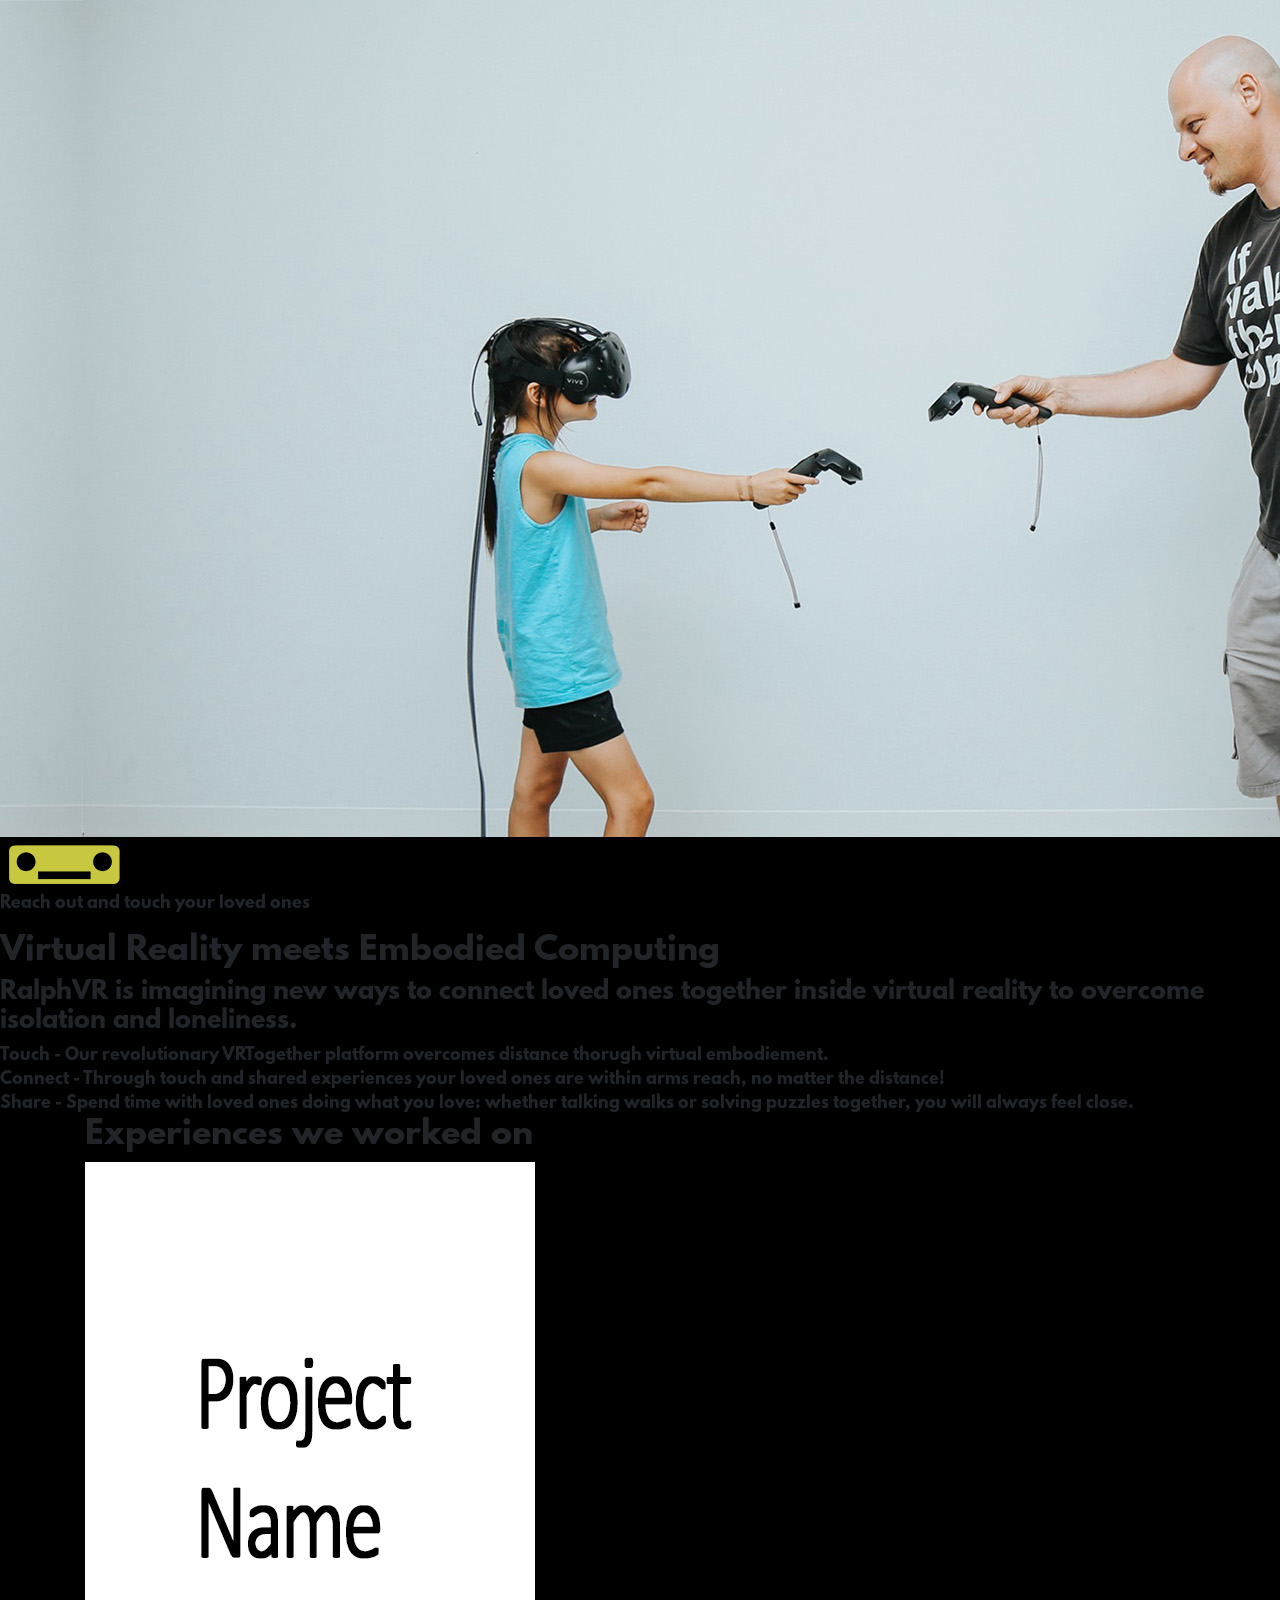
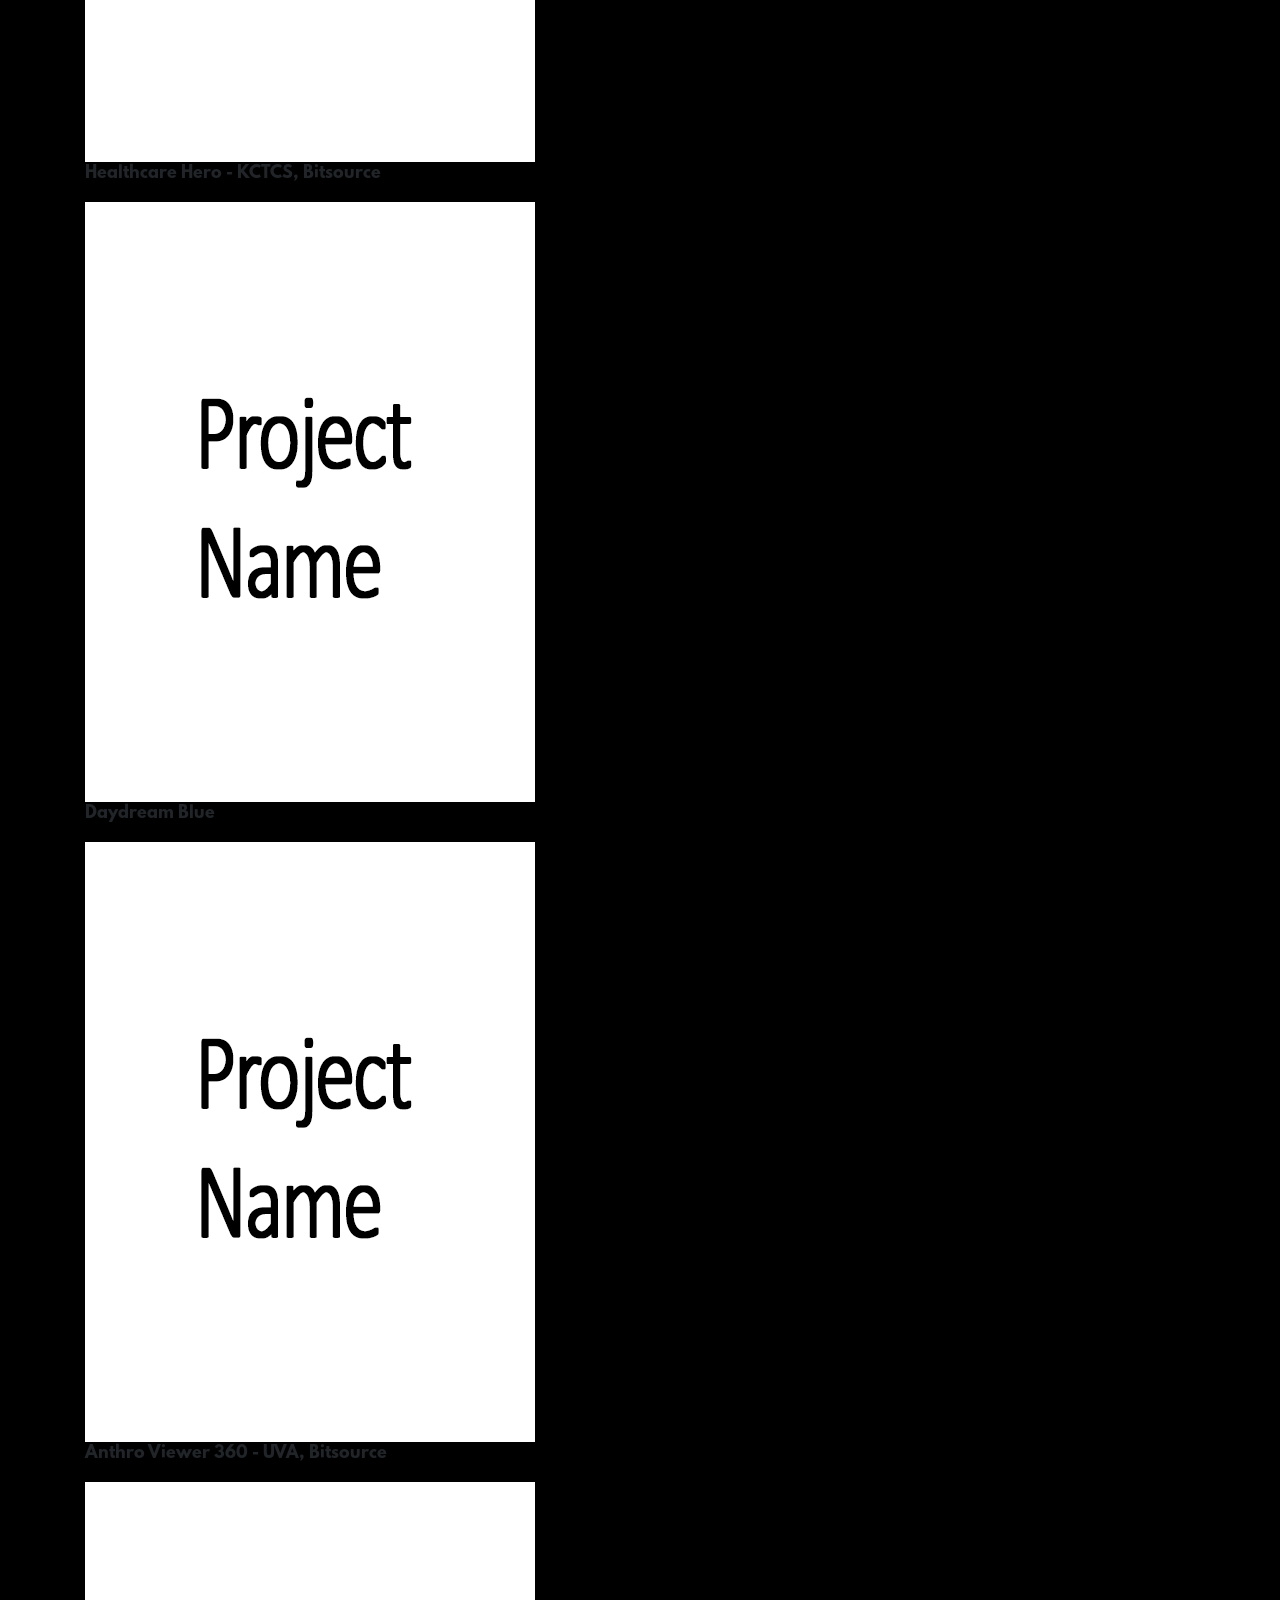
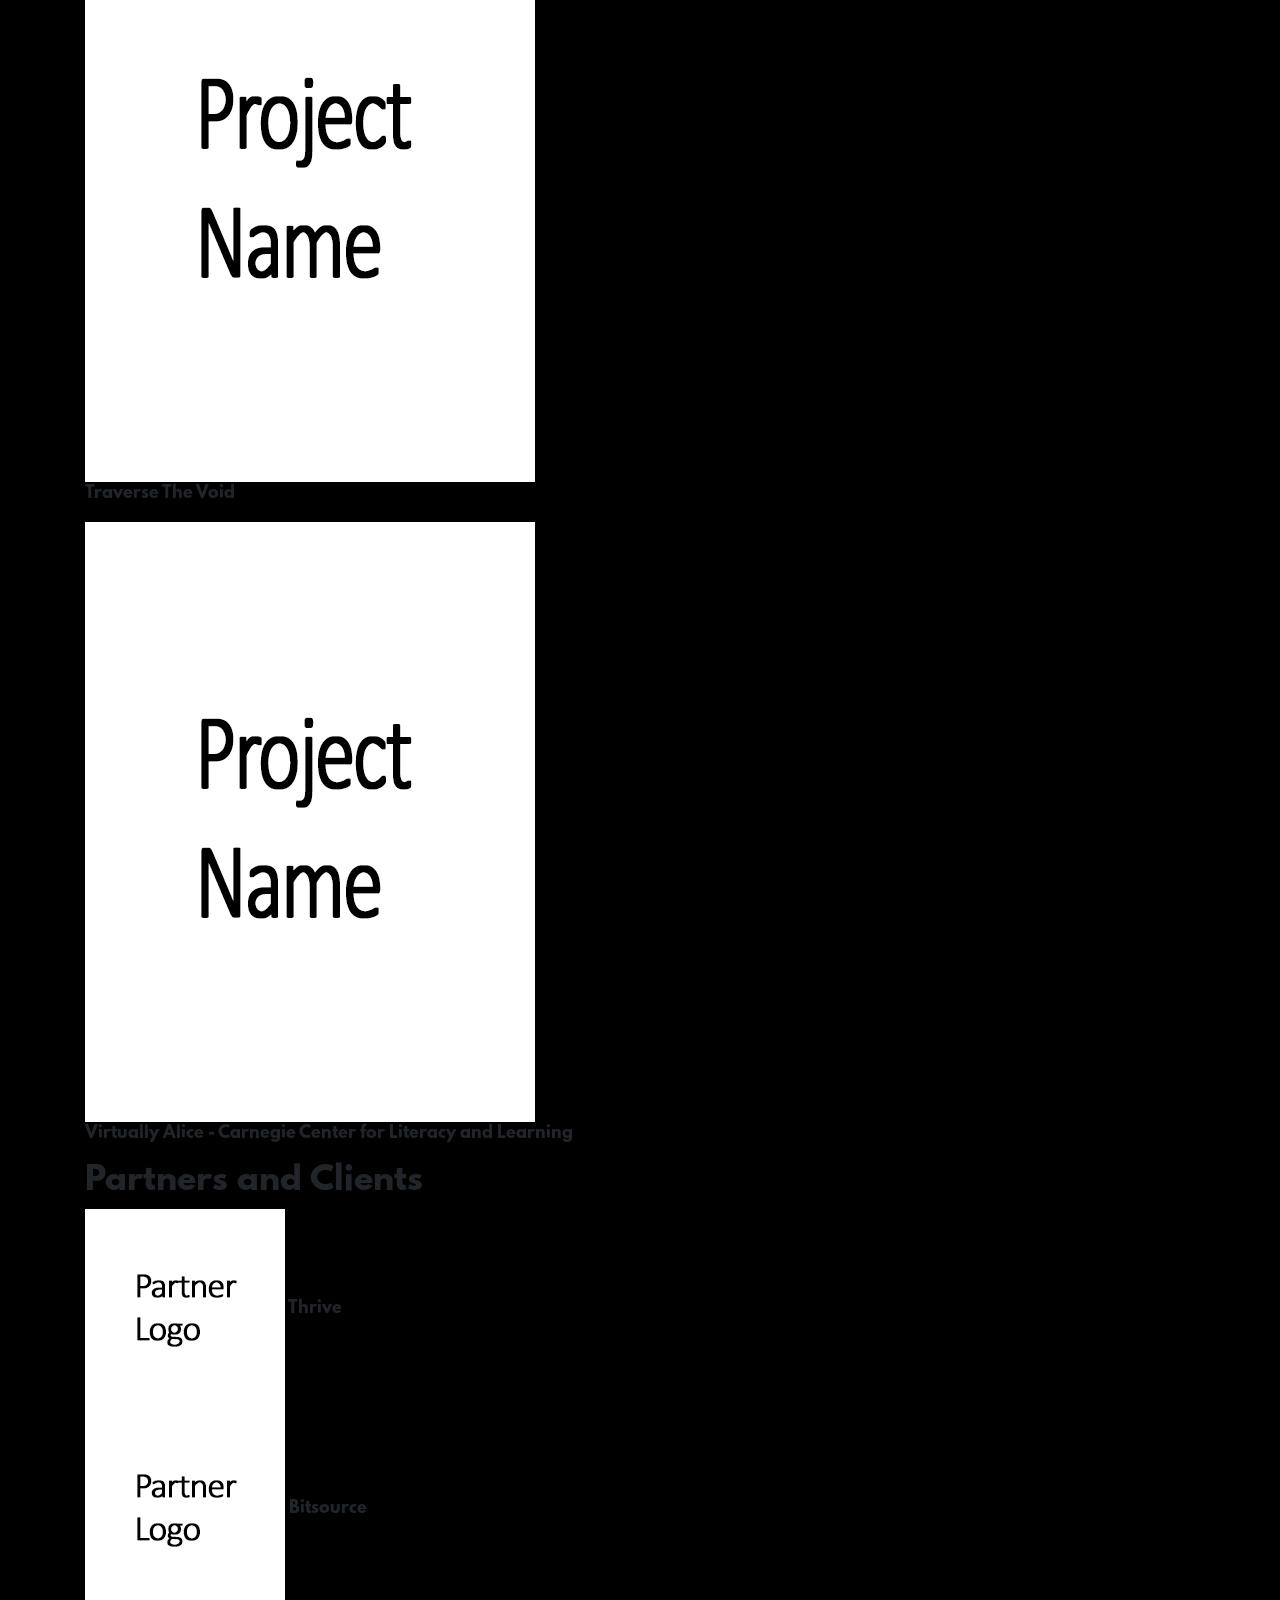
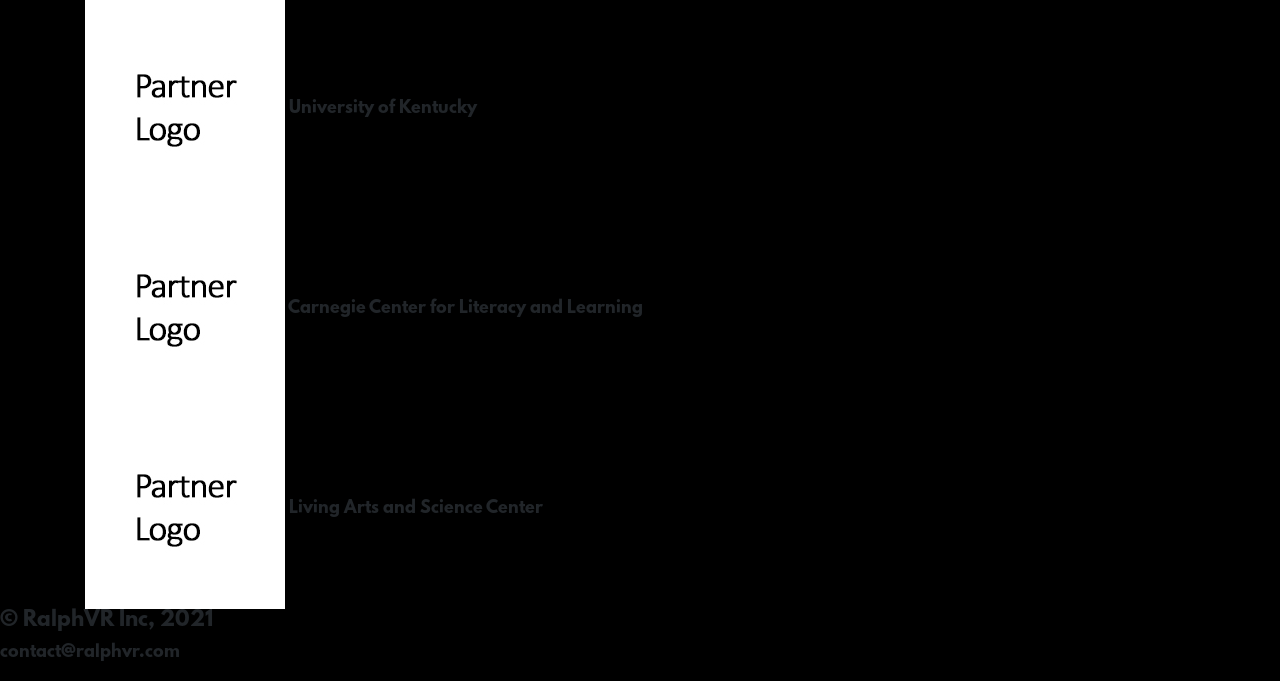
==== index.html @ 162e2e40 "added placeholder images" ====
<!DOCTYPE html>
<html>
	<head>
		<title>RalphVR</title>
		<link rel="shortcut icon" href="./images/shortcut_icon.png" />
		<link rel="stylesheet" href="https://stackpath.bootstrapcdn.com/bootstrap/4.1.1/css/bootstrap.min.css" integrity="sha384-WskhaSGFgHYWDcbwN70/dfYBj47jz9qbsMId/iRN3ewGhXQFZCSftd1LZCfmhktB" crossorigin="anonymous">
        <link rel="stylesheet" type="text/css" href="styles/main.css">
        <link rel="stylesheet" href="https://use.fontawesome.com/releases/v5.1.0/css/all.css" integrity="sha384-lKuwvrZot6UHsBSfcMvOkWwlCMgc0TaWr+30HWe3a4ltaBwTZhyTEggF5tJv8tbt" crossorigin="anonymous">
	</head>
	<body>
        <div id="main">
            <div class="">
                <img src="./images/ralphvr_website_hero_v1.jpg">
            </div>
            <div class="">
                <img src="./images/ralphvr_website_logo.png">
                <p>Reach out and touch your loved ones</p>
            </div>
            <div class="">
                <h2>Virtual Reality meets Embodied Computing</h2>
                <h4>RalphVR is imagining new ways to connect loved ones together inside virtual reality to overcome isolation and loneliness. </h4>
            </div>
            <div class="">
                <div>Touch - Our revolutionary VRTogether platform overcomes distance thorugh virtual embodiement. </div>
                <div>Connect - Through touch and shared experiences your loved ones are within arms reach, no matter the distance!</div>
                <div>Share - Spend time with loved ones doing what you love: whether talking walks or solving puzzles together, you will always feel close.</div>
            </div>
            <div class="container">
                <div>
                    <h2>Experiences we worked on</h2>
                    <div>
                        <img src="./images/placeholder_project_image.jpg" alt=""/>
                        <p>Healthcare Hero - KCTCS, Bitsource</p>
                    </div>
                    <div>
						<img src="./images/placeholder_project_image.jpg" alt=""/>
                        <p>Daydream Blue</p>
                        <!--<a href="https://store.steampowered.com/app/1124370/Traverse_The_Void/">
                            <img class="card-img" src="./images/banner_traversethevoid.jpg" alt=""/>
						</a>-->
                    </div>
                    <div>
                        <img src="./images/placeholder_project_image.jpg" alt=""/>
						<p>Anthro Viewer 360 - UVA, Bitsource</p>
                    </div>
                    <div>
						<img src="./images/placeholder_project_image.jpg" alt=""/>
                        <p>Traverse The Void</p>
                        <!--<a href="http://www.daydreamblue.com/">
                            <img class="card-img" src="./images/banner_daydreamblue.jpg" alt=""/>
						</a>-->
                    </div>
					<div>
                        <img src="./images/placeholder_project_image.jpg" alt=""/>
						<p>Virtually Alice - Carnegie Center for Literacy and Learning</p>
                    </div>
                </div>
            </div>
            <div class="container">
                <div>
                    <h2>Partners and Clients</h2>
                    <div>
						<div>
                            <img src="./images/placeholder_partner_logo.jpg" alt=""/>
                            Thrive
                        </div>
                        <div>
                            <img src="./images/placeholder_partner_logo.jpg" alt=""/>
                            Bitsource
                        </div>
                        <div>
                            <img src="./images/placeholder_partner_logo.jpg" alt=""/>
                            University of Kentucky
                        </div>
                        <div>
                            <img src="./images/placeholder_partner_logo.jpg" alt=""/>
                            Carnegie Center for Literacy and Learning
                        </div>
                        <div>
                            <img src="./images/placeholder_partner_logo.jpg" alt=""/>
                            Living Arts and Science Center
                        </div>
                    </div>
                </div>
            </div>
            <div id="section-copyright">
                <h5>&copy RalphVR Inc, 2021</h5>
                <p>contact@ralphvr.com</p>
            </div>
            <footer class="text-light align-bottom">
            </footer>
        </div>
	</body>
</html>
---- styles/main.css ----
@import url('https://fonts.googleapis.com/css?family=Exo');

@font-face {
    font-family: 'LeagueSpartan-Bold';
    src: url(LeagueSpartan-Bold.otf) format("opentype");
}

body {
    font-family: 'LeagueSpartan-Bold';
    background-color: black;

}
nav {

}
footer {
    background-color: black;
    font-family: 'Exo', sans-serif;
}
h1 {
    font-size: 8vh;
}

.navbar{
  font-family: 'Exo', sans-serif;
}
.border-bottom {
    border-color: #C8C642 !important;
}

.bkgd-color-blue {
    background-color: #083340;
}

.bkgd-color-grey {
    background-color: #262626;
}

.bkgd-color-glitch {
    background-image: url("../images/glitch_repeating.jpg");
}

.nav-yellow {
    background-color: #C8C642;
}
.nav-light {
    background-color: #D8D8D8;
}
.nav-denim {

}

.text-yellow {
    color: #C8C642
}

.text-light {
    color: #D8D8D8
}

.text-green {
    color: rgba(185, 255, 153, 1)
}

.options-input {
  font-size: 1.5rem;
  padding: 0rem .2rem;
}

.options-input.text-highlight {
  color: #d39e00
}

.options-input:hover {
  outline: #fff solid 1px;
}
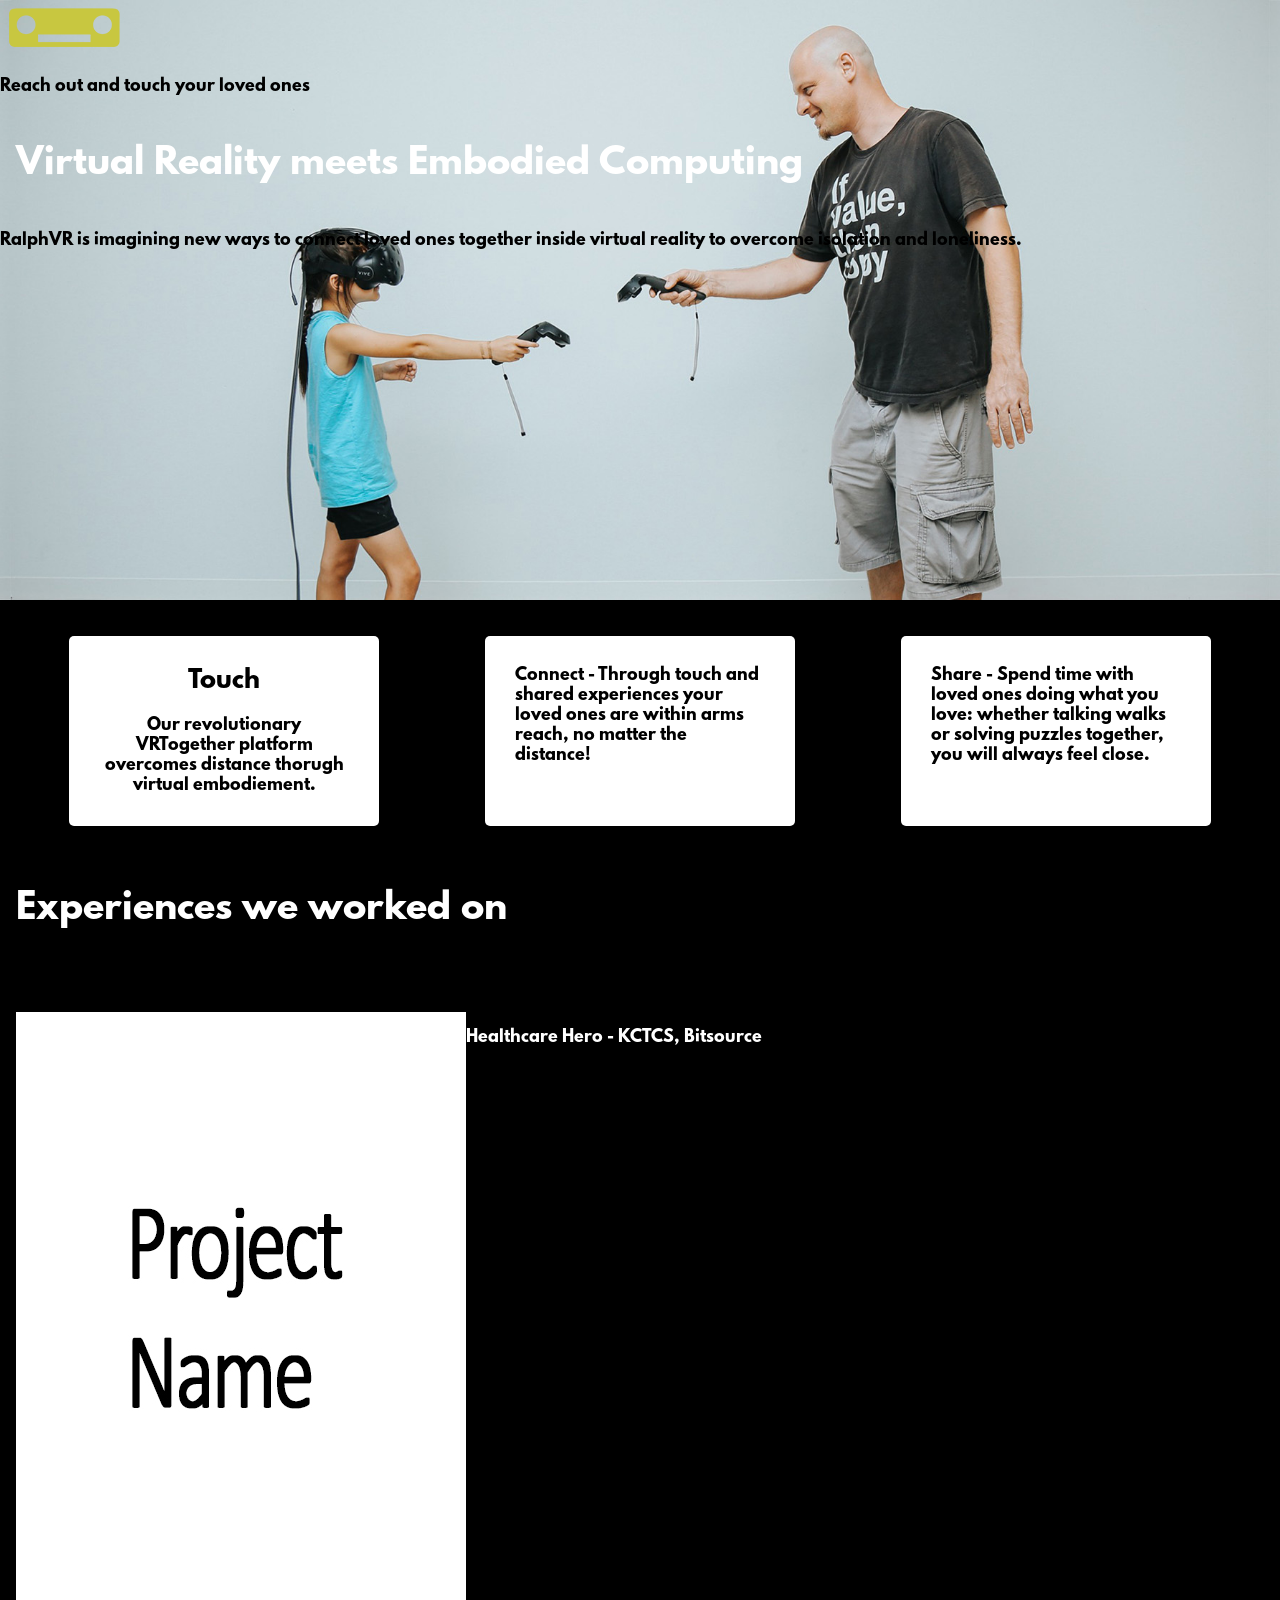
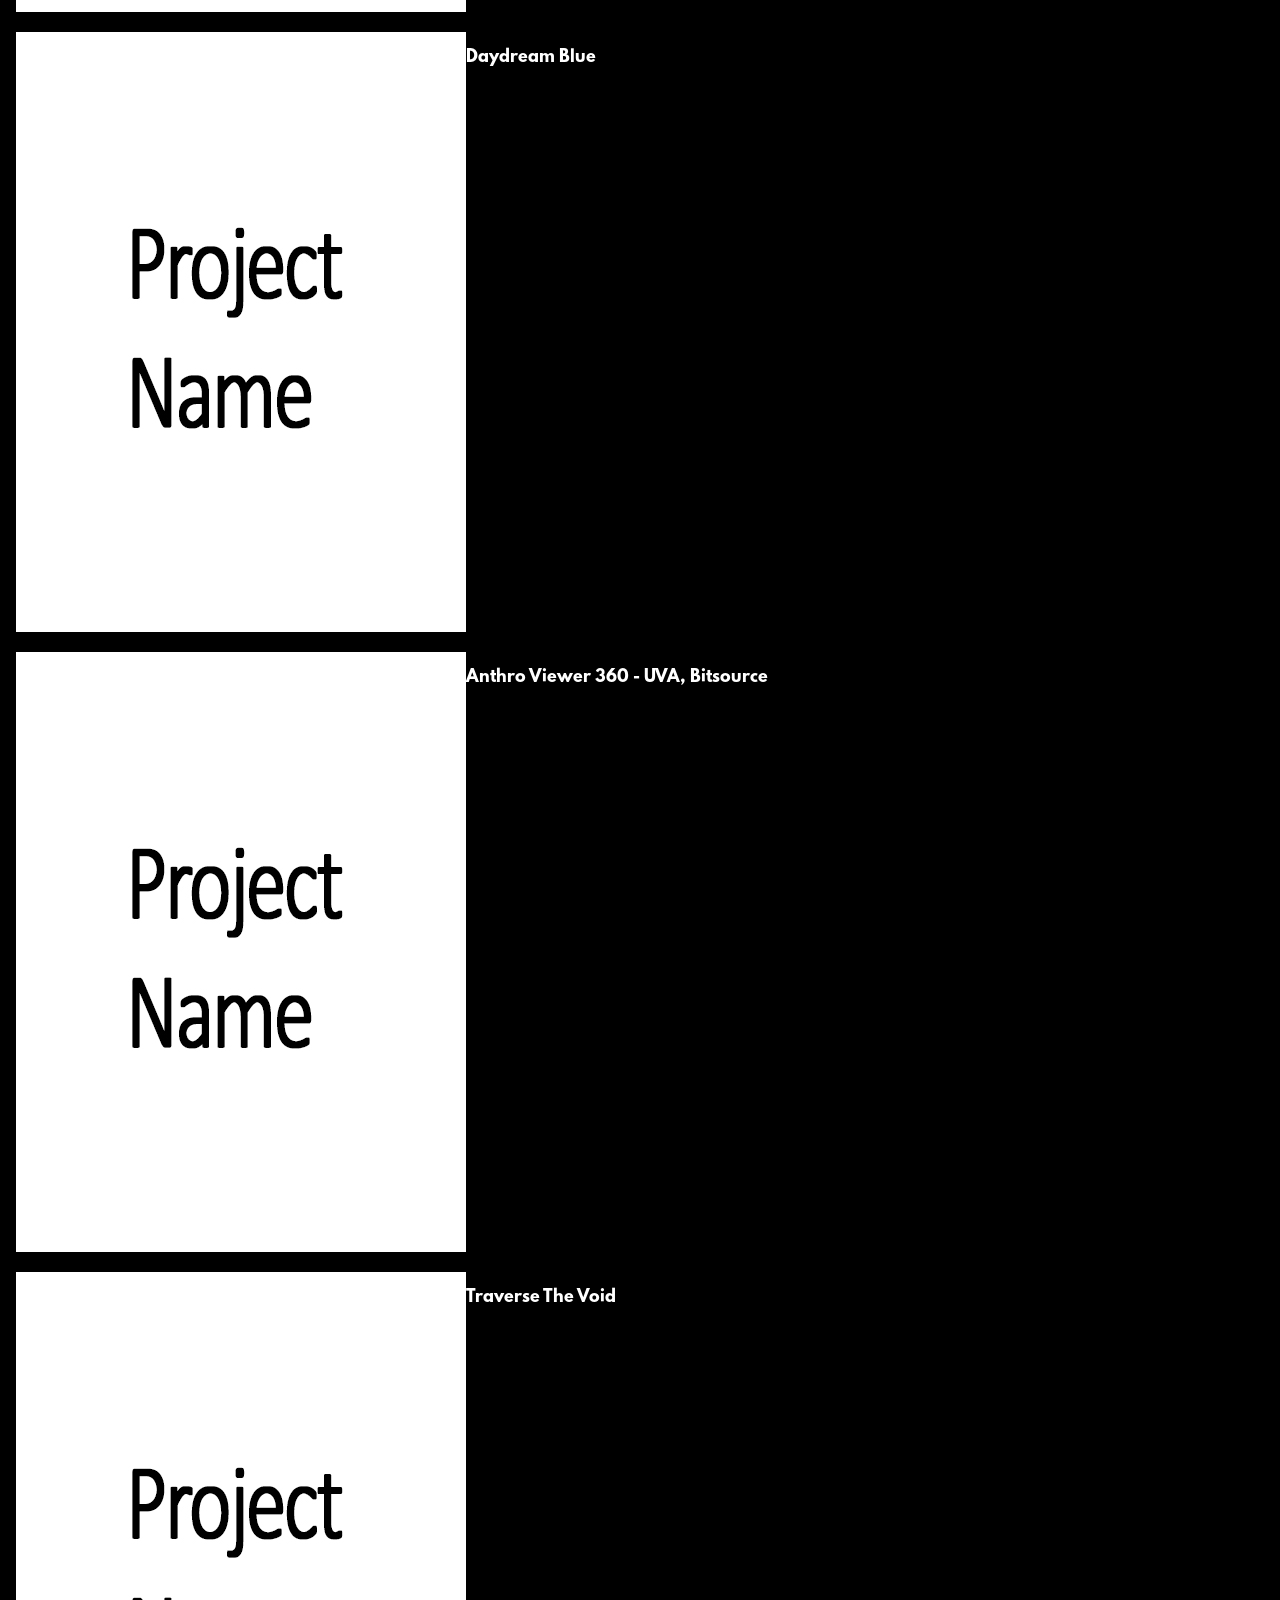
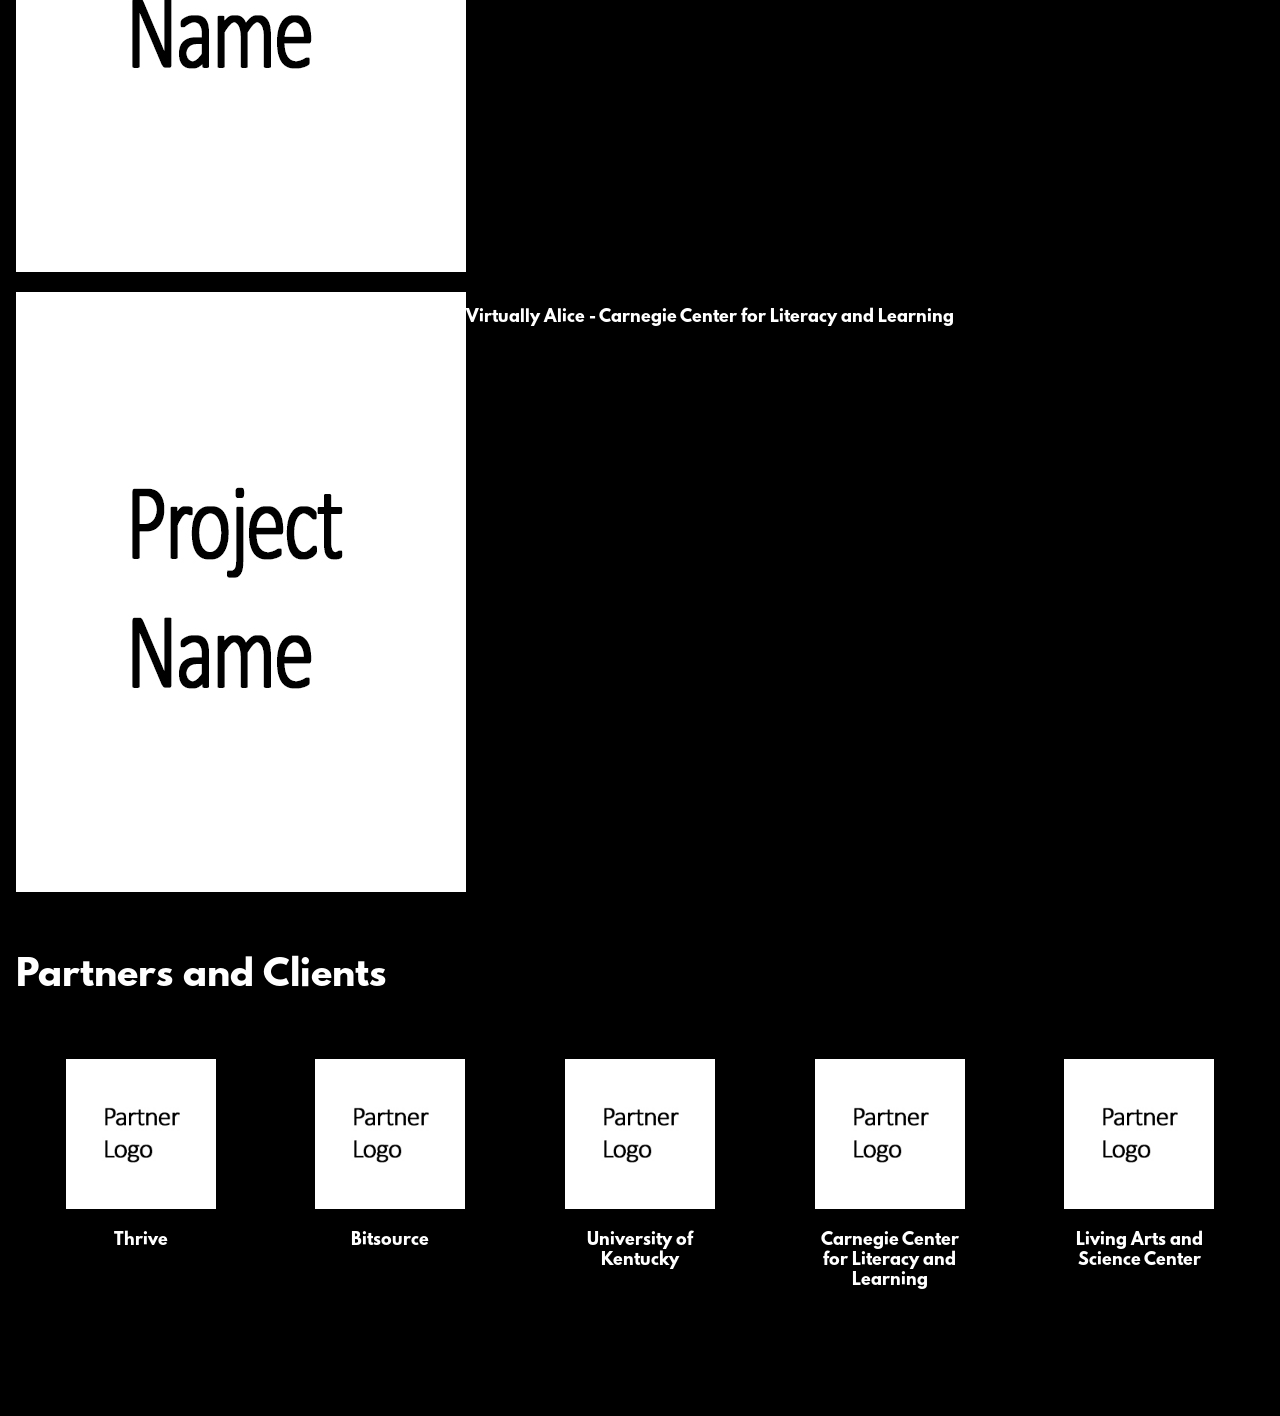
==== commit f85e0724: "very prelim layout" ====
--- a/index.html
+++ b/index.html
@@ -2,94 +2,113 @@
 <!DOCTYPE html>
 <html>
 	<head>
+		<meta charset="utf-8" />
+		<meta http-equiv="X-UA-Compatible" content="IE=edge" />
+		<meta name="viewport" content="width=device-width, initial-scale=1" />
+
 		<title>RalphVR</title>
 		<link rel="shortcut icon" href="./images/shortcut_icon.png" />
-		<link rel="stylesheet" href="https://stackpath.bootstrapcdn.com/bootstrap/4.1.1/css/bootstrap.min.css" integrity="sha384-WskhaSGFgHYWDcbwN70/dfYBj47jz9qbsMId/iRN3ewGhXQFZCSftd1LZCfmhktB" crossorigin="anonymous">
-        <link rel="stylesheet" type="text/css" href="styles/main.css">
-        <link rel="stylesheet" href="https://use.fontawesome.com/releases/v5.1.0/css/all.css" integrity="sha384-lKuwvrZot6UHsBSfcMvOkWwlCMgc0TaWr+30HWe3a4ltaBwTZhyTEggF5tJv8tbt" crossorigin="anonymous">
+		<!-- <link rel="stylesheet" href="https://stackpath.bootstrapcdn.com/bootstrap/4.1.1/css/bootstrap.min.css" integrity="sha384-WskhaSGFgHYWDcbwN70/dfYBj47jz9qbsMId/iRN3ewGhXQFZCSftd1LZCfmhktB" crossorigin="anonymous"> -->
+    <link rel="stylesheet" href="https://use.fontawesome.com/releases/v5.1.0/css/all.css" integrity="sha384-lKuwvrZot6UHsBSfcMvOkWwlCMgc0TaWr+30HWe3a4ltaBwTZhyTEggF5tJv8tbt" crossorigin="anonymous">
+		<link rel="stylesheet" type="text/css" href="styles/main.css">
 	</head>
 	<body>
         <div id="main">
-            <div class="">
-                <img src="./images/ralphvr_website_hero_v1.jpg">
+            <div class="hero">
+							<div class="">
+								<img src="./images/ralphvr_website_logo.png">
+								<p>Reach out and touch your loved ones</p>
+							</div>
+							<div class="">
+									<h2>Virtual Reality meets Embodied Computing</h2>
+									<h4>RalphVR is imagining new ways to connect loved ones together inside virtual reality to overcome isolation and loneliness. </h4>
+							</div>
+
             </div>
-            <div class="">
-                <img src="./images/ralphvr_website_logo.png">
-                <p>Reach out and touch your loved ones</p>
+          </div>
+						<div class="container center-members">
+								<div class="call">
+									<div class="title">Touch</div>
+									<div class="text">
+										Our revolutionary VRTogether platform overcomes distance thorugh virtual embodiement.
+									</div>
+								</div>
+								<div class = "call">Connect - Through touch and shared experiences your loved ones are within arms reach, no matter the distance!</div>
+								<div class = "call">Share - Spend time with loved ones doing what you love: whether talking walks or solving puzzles together, you will always feel close.</div>
+						</div>
+
+						<h2>Experiences we worked on</h2>
+
+						<div class="container column-members">
+
+							<div class="project-card">
+                  <img class="image" src="./images/placeholder_project_image.jpg" alt=""/>
+                  <p class="content">Healthcare Hero - KCTCS, Bitsource</p>
+              </div>
+              <div class="project-card">
+									<img class="image" src="./images/placeholder_project_image.jpg" alt=""/>
+                  <p class="content">Daydream Blue</p>
+                  <!--<a href="https://store.steampowered.com/app/1124370/Traverse_The_Void/">
+                      <img class="card-img" src="./images/banner_traversethevoid.jpg" alt=""/>
+			</a>-->
+              </div>
+              <div class="project-card">
+                  <img class="image" src="./images/placeholder_project_image.jpg" alt=""/>
+									<p class="content">Anthro Viewer 360 - UVA, Bitsource</p>
+              </div>
+              <div class="project-card">
+									<img class="image" src="./images/placeholder_project_image.jpg" alt=""/>
+                  <p class="content">Traverse The Void</p>
+                  <!--<a href="http://www.daydreamblue.com/">
+                      <img class="card-img" src="./images/banner_daydreamblue.jpg" alt=""/>
+			</a>-->
+              </div>
+							<div class="project-card">
+                  <img class="image" src="./images/placeholder_project_image.jpg" alt=""/>
+									<p class="content">Virtually Alice - Carnegie Center for Literacy and Learning</p>
+              </div>
+
             </div>
-            <div class="">
-                <h2>Virtual Reality meets Embodied Computing</h2>
-                <h4>RalphVR is imagining new ways to connect loved ones together inside virtual reality to overcome isolation and loneliness. </h4>
+
+						<h2>Partners and Clients</h2>
+
+						<div class="container center-members">
+							<div class="partner">
+                  <img src="./images/placeholder_partner_logo.jpg" width="100%" height="auto" alt=""/>
+									<p>
+                  	Thrive
+									</p>
+              </div>
+							<div class="partner">
+                  <img src="./images/placeholder_partner_logo.jpg" width="100%" height="auto" alt=""/>
+									<p>
+                  	Bitsource
+									</p>
+              </div>
+							<div class="partner">
+                  <img src="./images/placeholder_partner_logo.jpg" width="100%" height="auto" alt=""/>
+									<p>
+                  	University of Kentucky
+									</p>
+              </div>
+              <div class="partner">
+                  <img src="./images/placeholder_partner_logo.jpg" width="100%" height="auto" alt=""/>
+									<p>
+                  	Carnegie Center for Literacy and Learning
+									</p>
+              </div>
+              <div class="partner">
+                  <img src="./images/placeholder_partner_logo.jpg" width="100%" height="auto" alt=""/>
+									<p>
+                  	Living Arts and Science Center
+									</p>
+              </div>
             </div>
-            <div class="">
-                <div>Touch - Our revolutionary VRTogether platform overcomes distance thorugh virtual embodiement. </div>
-                <div>Connect - Through touch and shared experiences your loved ones are within arms reach, no matter the distance!</div>
-                <div>Share - Spend time with loved ones doing what you love: whether talking walks or solving puzzles together, you will always feel close.</div>
-            </div>
-            <div class="container">
-                <div>
-                    <h2>Experiences we worked on</h2>
-                    <div>
-                        <img src="./images/placeholder_project_image.jpg" alt=""/>
-                        <p>Healthcare Hero - KCTCS, Bitsource</p>
-                    </div>
-                    <div>
-						<img src="./images/placeholder_project_image.jpg" alt=""/>
-                        <p>Daydream Blue</p>
-                        <!--<a href="https://store.steampowered.com/app/1124370/Traverse_The_Void/">
-                            <img class="card-img" src="./images/banner_traversethevoid.jpg" alt=""/>
-						</a>-->
-                    </div>
-                    <div>
-                        <img src="./images/placeholder_project_image.jpg" alt=""/>
-						<p>Anthro Viewer 360 - UVA, Bitsource</p>
-                    </div>
-                    <div>
-						<img src="./images/placeholder_project_image.jpg" alt=""/>
-                        <p>Traverse The Void</p>
-                        <!--<a href="http://www.daydreamblue.com/">
-                            <img class="card-img" src="./images/banner_daydreamblue.jpg" alt=""/>
-						</a>-->
-                    </div>
-					<div>
-                        <img src="./images/placeholder_project_image.jpg" alt=""/>
-						<p>Virtually Alice - Carnegie Center for Literacy and Learning</p>
-                    </div>
-                </div>
-            </div>
-            <div class="container">
-                <div>
-                    <h2>Partners and Clients</h2>
-                    <div>
-						<div>
-                            <img src="./images/placeholder_partner_logo.jpg" alt=""/>
-                            Thrive
-                        </div>
-                        <div>
-                            <img src="./images/placeholder_partner_logo.jpg" alt=""/>
-                            Bitsource
-                        </div>
-                        <div>
-                            <img src="./images/placeholder_partner_logo.jpg" alt=""/>
-                            University of Kentucky
-                        </div>
-                        <div>
-                            <img src="./images/placeholder_partner_logo.jpg" alt=""/>
-                            Carnegie Center for Literacy and Learning
-                        </div>
-                        <div>
-                            <img src="./images/placeholder_partner_logo.jpg" alt=""/>
-                            Living Arts and Science Center
-                        </div>
-                    </div>
-                </div>
-            </div>
-            <div id="section-copyright">
+
+            <div class="container section-copyright">
                 <h5>&copy RalphVR Inc, 2021</h5>
                 <p>contact@ralphvr.com</p>
             </div>
-            <footer class="text-light align-bottom">
-            </footer>
         </div>
 	</body>
 </html>
--- a/styles/main.css
+++ b/styles/main.css
@@ -8,69 +8,88 @@
 body {
     font-family: 'LeagueSpartan-Bold';
     background-color: black;
-
-}
-nav {
-
-}
-footer {
-    background-color: black;
-    font-family: 'Exo', sans-serif;
-}
-h1 {
-    font-size: 8vh;
-}
-
-.navbar{
-  font-family: 'Exo', sans-serif;
-}
-.border-bottom {
-    border-color: #C8C642 !important;
-}
-
-.bkgd-color-blue {
-    background-color: #083340;
-}
-
-.bkgd-color-grey {
-    background-color: #262626;
-}
-
-.bkgd-color-glitch {
-    background-image: url("../images/glitch_repeating.jpg");
-}
-
-.nav-yellow {
-    background-color: #C8C642;
-}
-.nav-light {
-    background-color: #D8D8D8;
-}
-.nav-denim {
+    margin: 0px;
+    padding: 0px;
 
 }
 
-.text-yellow {
-    color: #C8C642
+h2{
+  color: white;
+  font-size: 2.2em;
+  padding: 16px;
 }
 
-.text-light {
-    color: #D8D8D8
+.hero {
+  background-image: url('../images/ralphvr_website_hero_v1.jpg');
+  width: 100%;
+  height: 600px;
+  background-size: cover;
+  background-repeat: no-repeat;
+  background-position: center;
 }
 
-.text-green {
-    color: rgba(185, 255, 153, 1)
+.container{
+  padding: 16px;
+  display: flex;
+  flex-wrap: wrap;
+
 }
 
-.options-input {
-  font-size: 1.5rem;
-  padding: 0rem .2rem;
+.center-members {
+  justify-content: space-around;
+}
+.column-members {
+  flex-direction: column;
 }
 
-.options-input.text-highlight {
-  color: #d39e00
+.call {
+  margin-top: 20px;
+  background-color: white;
+  width: 20%;
+  padding: 30px;
+  border-radius: 5px;
 }
 
-.options-input:hover {
-  outline: #fff solid 1px;
+.call .title {
+  font-size: 1.5em;
+  text-align: center;
+  font-weight: bold;
 }
+
+.call .text {
+  margin-top:20px;
+  text-align: center;
+}
+
+.partner {
+  width: 150px;
+}
+.partner p {
+  color: white;
+  text-align: center;
+}
+
+.project-card{
+  display: flex;
+  flex-direction: row;
+  margin-top: 20px;
+}
+
+.project-card .content{
+  color: white;
+}
+
+@media only screen and (max-width: 600px) {
+  .container{
+    padding: 8px;
+  }
+  h2 {
+    padding: 8px;
+  }
+  .call {
+    width: 90%;
+  }
+  .project-card{
+    flex-direction: column;
+  }
+}
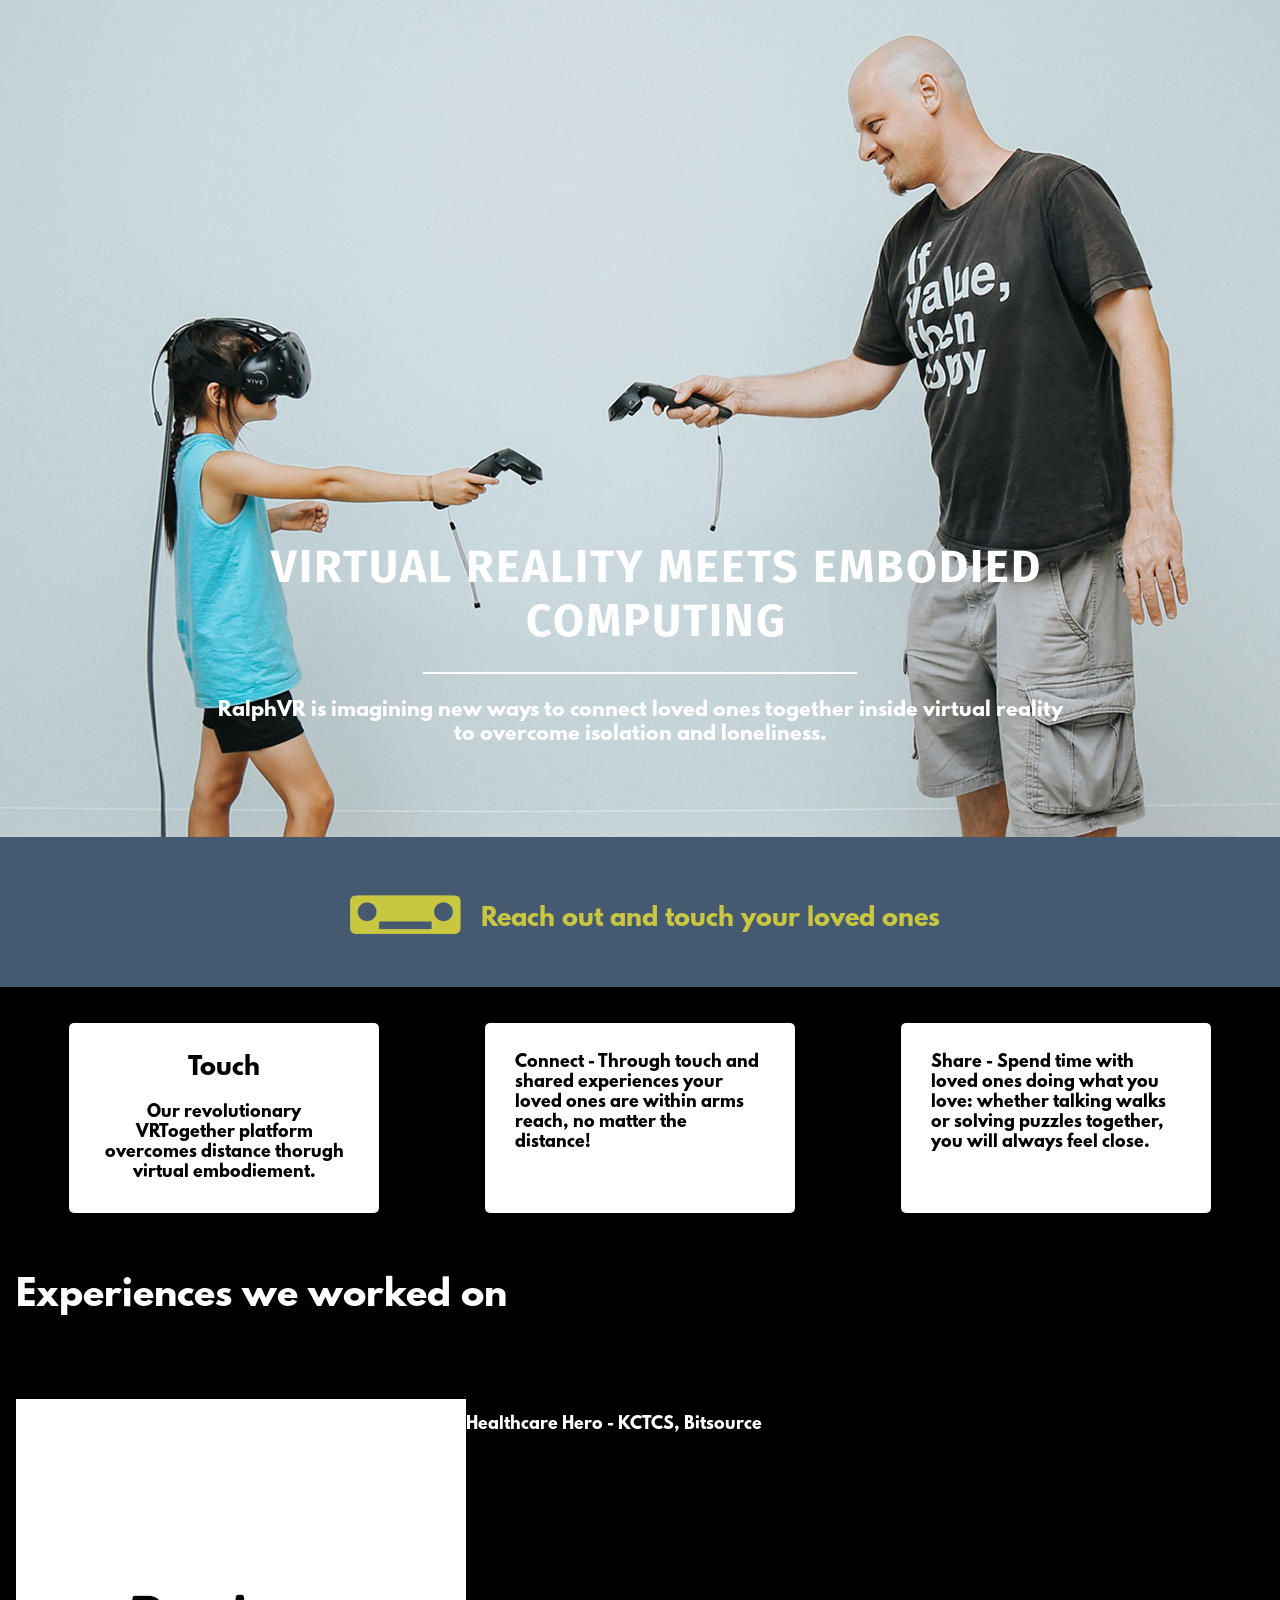
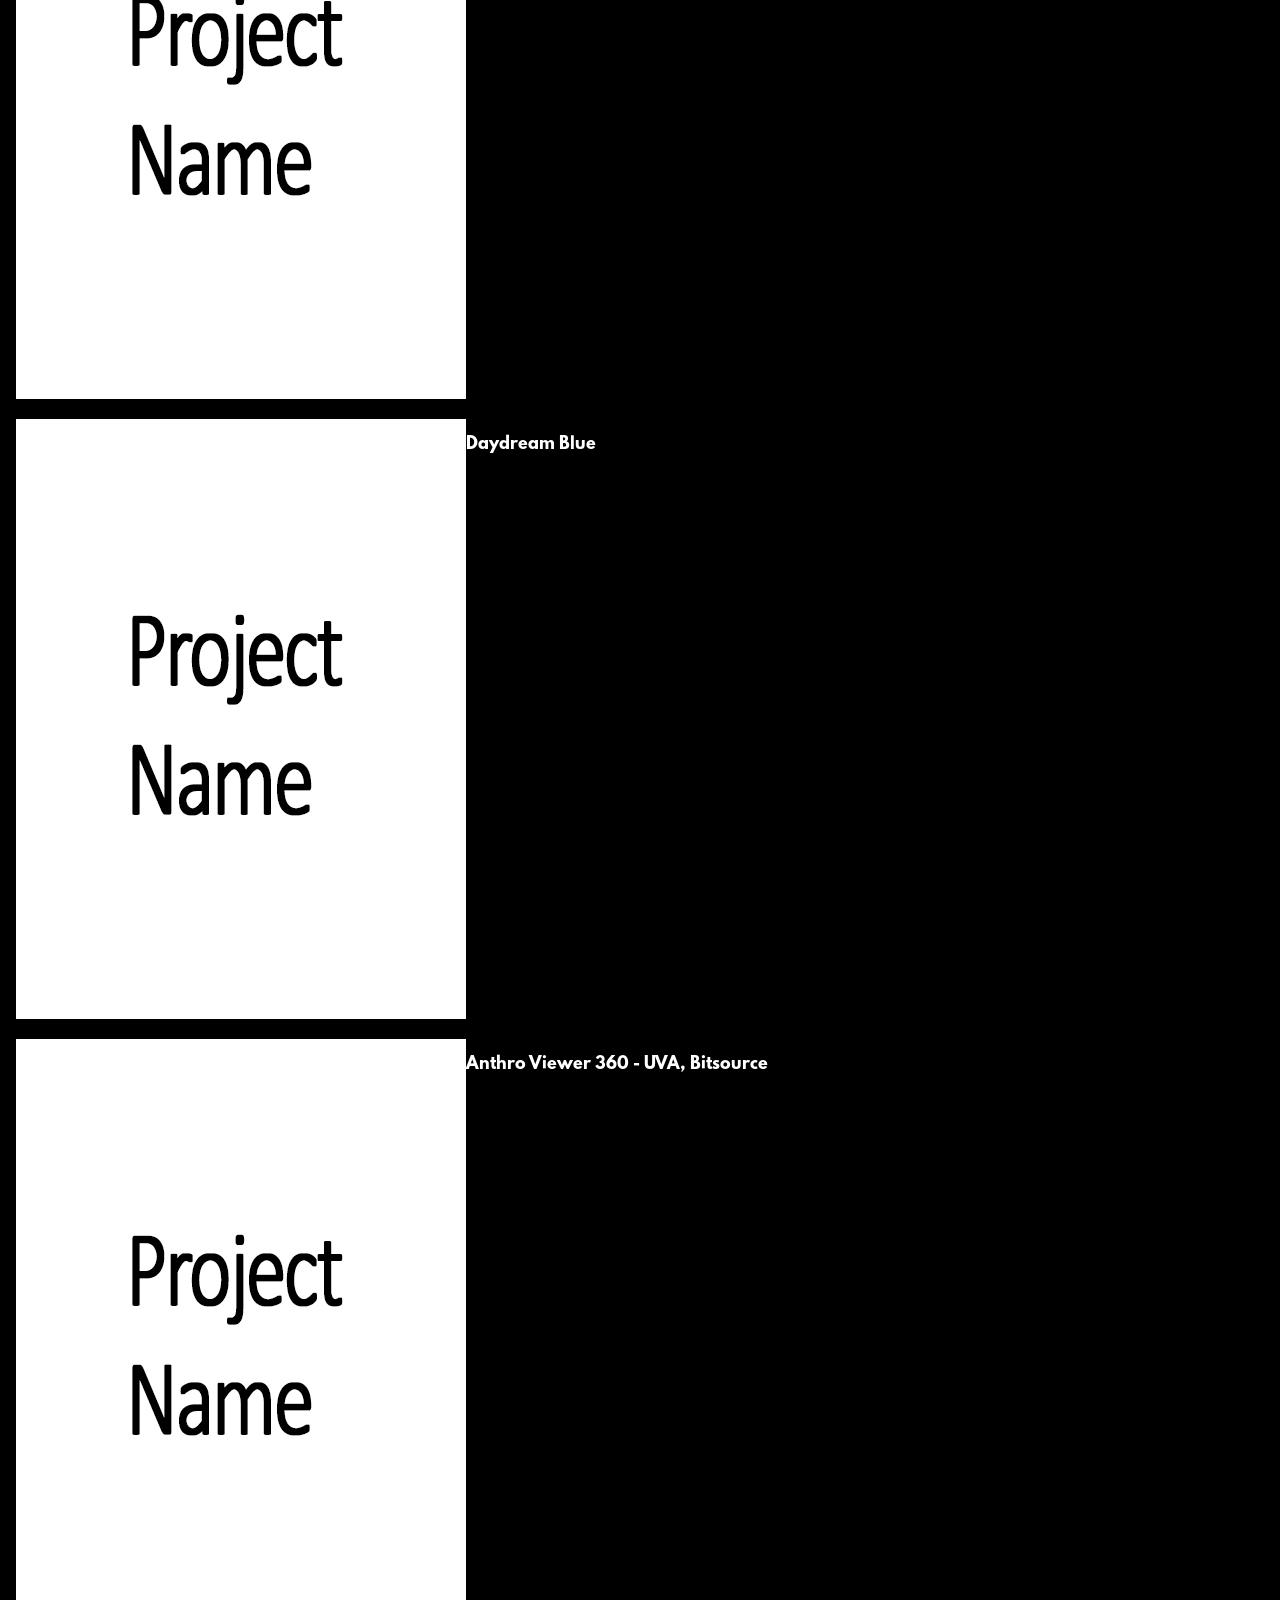
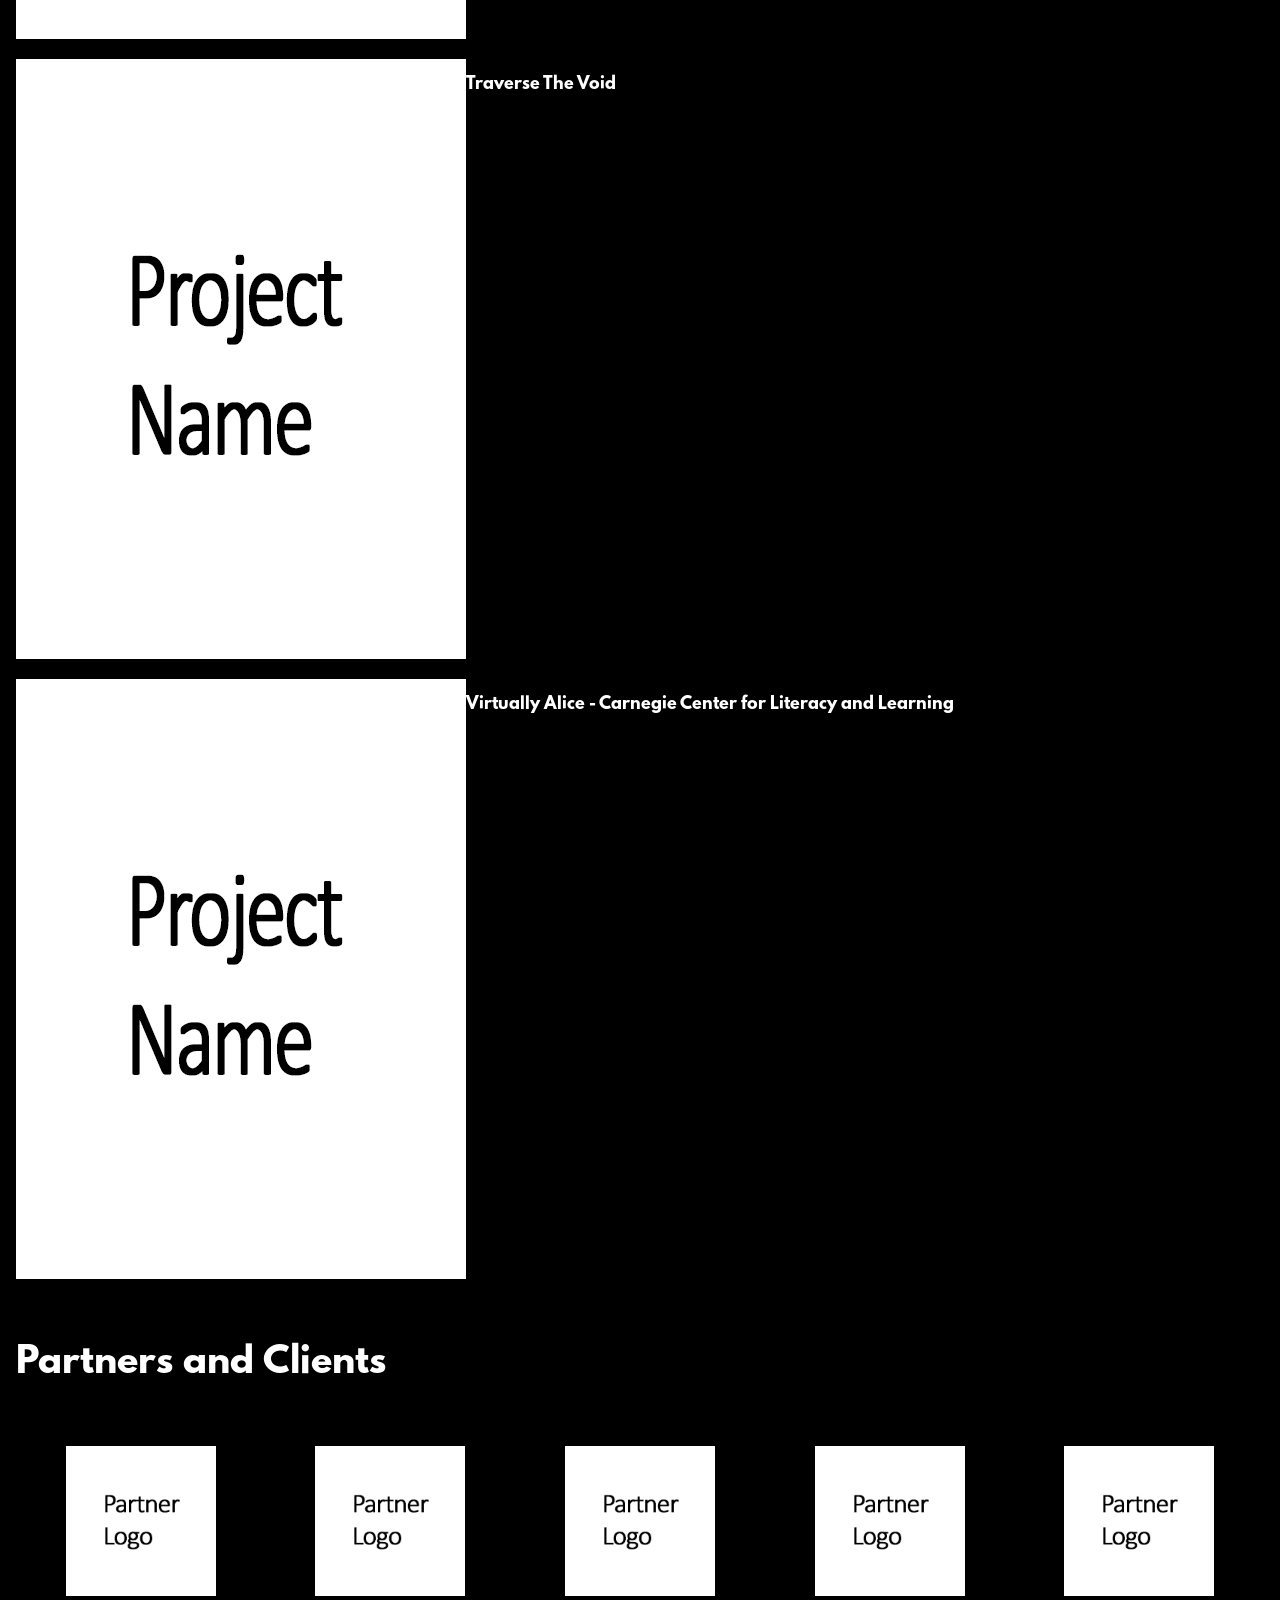
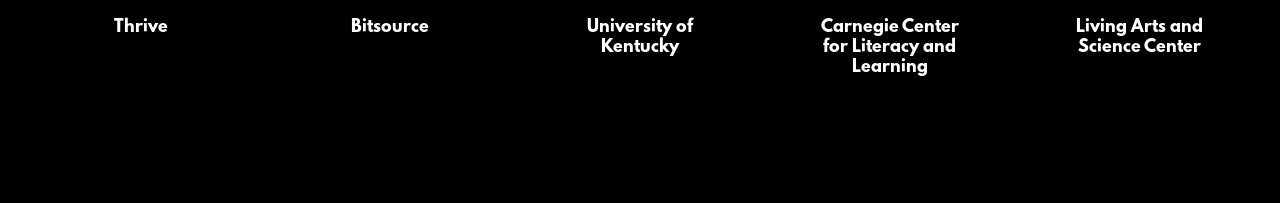
==== commit 2c63bd80: "hero image prototype" ====
--- a/index.html
+++ b/index.html
@@ -8,107 +8,110 @@
 
 		<title>RalphVR</title>
 		<link rel="shortcut icon" href="./images/shortcut_icon.png" />
-		<!-- <link rel="stylesheet" href="https://stackpath.bootstrapcdn.com/bootstrap/4.1.1/css/bootstrap.min.css" integrity="sha384-WskhaSGFgHYWDcbwN70/dfYBj47jz9qbsMId/iRN3ewGhXQFZCSftd1LZCfmhktB" crossorigin="anonymous"> -->
+		<link rel="preconnect" href="https://fonts.gstatic.com">
+		<link rel="preconnect" href="https://fonts.gstatic.com">
+		<link href="https://fonts.googleapis.com/css2?family=Fira+Sans:wght@500&family=Montserrat:wght@400;500&display=swap" rel="stylesheet">		<!-- <link rel="stylesheet" href="https://stackpath.bootstrapcdn.com/bootstrap/4.1.1/css/bootstrap.min.css" integrity="sha384-WskhaSGFgHYWDcbwN70/dfYBj47jz9qbsMId/iRN3ewGhXQFZCSftd1LZCfmhktB" crossorigin="anonymous"> -->
     <link rel="stylesheet" href="https://use.fontawesome.com/releases/v5.1.0/css/all.css" integrity="sha384-lKuwvrZot6UHsBSfcMvOkWwlCMgc0TaWr+30HWe3a4ltaBwTZhyTEggF5tJv8tbt" crossorigin="anonymous">
 		<link rel="stylesheet" type="text/css" href="styles/main.css">
 	</head>
 	<body>
-        <div id="main">
-            <div class="hero">
-							<div class="">
-								<img src="./images/ralphvr_website_logo.png">
-								<p>Reach out and touch your loved ones</p>
-							</div>
-							<div class="">
-									<h2>Virtual Reality meets Embodied Computing</h2>
-									<h4>RalphVR is imagining new ways to connect loved ones together inside virtual reality to overcome isolation and loneliness. </h4>
-							</div>
+      <div class="hero">
+				<div class="mast-container">
+					<h2>VIRTUAL REALITY MEETS EMBODIED COMPUTING</h2>
+					<hr />
+					<h4>RalphVR is imagining new ways to connect loved ones together inside virtual reality to overcome isolation and loneliness. </h4>
+				</div>
 
-            </div>
+      </div>
+			<div class="logo-container">
+				<img class="logo" src="./images/ralphvr_website_logo.png" width="128px" height="55px">
+				<p>Reach out and touch your loved ones</p>
+				<!-- <p>Touching Lives</p> -->
+			</div>
+
+			<div class="container center-members">
+					<div class="call">
+						<div class="title">Touch</div>
+						<div class="text">
+							Our revolutionary VRTogether platform overcomes distance thorugh virtual embodiement.
+						</div>
+					</div>
+					<div class = "call">Connect - Through touch and shared experiences your loved ones are within arms reach, no matter the distance!</div>
+					<div class = "call">Share - Spend time with loved ones doing what you love: whether talking walks or solving puzzles together, you will always feel close.</div>
+			</div>
+
+				<h2>Experiences we worked on</h2>
+
+				<div class="container column-members">
+
+					<div class="project-card">
+              <img class="image" src="./images/placeholder_project_image.jpg" alt=""/>
+              <p class="content">Healthcare Hero - KCTCS, Bitsource</p>
           </div>
-						<div class="container center-members">
-								<div class="call">
-									<div class="title">Touch</div>
-									<div class="text">
-										Our revolutionary VRTogether platform overcomes distance thorugh virtual embodiement.
-									</div>
-								</div>
-								<div class = "call">Connect - Through touch and shared experiences your loved ones are within arms reach, no matter the distance!</div>
-								<div class = "call">Share - Spend time with loved ones doing what you love: whether talking walks or solving puzzles together, you will always feel close.</div>
-						</div>
+          <div class="project-card">
+							<img class="image" src="./images/placeholder_project_image.jpg" alt=""/>
+              <p class="content">Daydream Blue</p>
+              <!--<a href="https://store.steampowered.com/app/1124370/Traverse_The_Void/">
+                  <img class="card-img" src="./images/banner_traversethevoid.jpg" alt=""/>
+	</a>-->
+          </div>
+          <div class="project-card">
+              <img class="image" src="./images/placeholder_project_image.jpg" alt=""/>
+							<p class="content">Anthro Viewer 360 - UVA, Bitsource</p>
+          </div>
+          <div class="project-card">
+							<img class="image" src="./images/placeholder_project_image.jpg" alt=""/>
+              <p class="content">Traverse The Void</p>
+              <!--<a href="http://www.daydreamblue.com/">
+                  <img class="card-img" src="./images/banner_daydreamblue.jpg" alt=""/>
+	</a>-->
+          </div>
+					<div class="project-card">
+              <img class="image" src="./images/placeholder_project_image.jpg" alt=""/>
+							<p class="content">Virtually Alice - Carnegie Center for Literacy and Learning</p>
+          </div>
 
-						<h2>Experiences we worked on</h2>
+        </div>
 
-						<div class="container column-members">
+				<h2>Partners and Clients</h2>
 
-							<div class="project-card">
-                  <img class="image" src="./images/placeholder_project_image.jpg" alt=""/>
-                  <p class="content">Healthcare Hero - KCTCS, Bitsource</p>
-              </div>
-              <div class="project-card">
-									<img class="image" src="./images/placeholder_project_image.jpg" alt=""/>
-                  <p class="content">Daydream Blue</p>
-                  <!--<a href="https://store.steampowered.com/app/1124370/Traverse_The_Void/">
-                      <img class="card-img" src="./images/banner_traversethevoid.jpg" alt=""/>
-			</a>-->
-              </div>
-              <div class="project-card">
-                  <img class="image" src="./images/placeholder_project_image.jpg" alt=""/>
-									<p class="content">Anthro Viewer 360 - UVA, Bitsource</p>
-              </div>
-              <div class="project-card">
-									<img class="image" src="./images/placeholder_project_image.jpg" alt=""/>
-                  <p class="content">Traverse The Void</p>
-                  <!--<a href="http://www.daydreamblue.com/">
-                      <img class="card-img" src="./images/banner_daydreamblue.jpg" alt=""/>
-			</a>-->
-              </div>
-							<div class="project-card">
-                  <img class="image" src="./images/placeholder_project_image.jpg" alt=""/>
-									<p class="content">Virtually Alice - Carnegie Center for Literacy and Learning</p>
-              </div>
+				<div class="container center-members">
+					<div class="partner">
+              <img src="./images/placeholder_partner_logo.jpg" width="100%" height="auto" alt=""/>
+							<p>
+              	Thrive
+							</p>
+          </div>
+					<div class="partner">
+              <img src="./images/placeholder_partner_logo.jpg" width="100%" height="auto" alt=""/>
+							<p>
+              	Bitsource
+							</p>
+          </div>
+					<div class="partner">
+              <img src="./images/placeholder_partner_logo.jpg" width="100%" height="auto" alt=""/>
+							<p>
+              	University of Kentucky
+							</p>
+          </div>
+          <div class="partner">
+              <img src="./images/placeholder_partner_logo.jpg" width="100%" height="auto" alt=""/>
+							<p>
+              	Carnegie Center for Literacy and Learning
+							</p>
+          </div>
+          <div class="partner">
+              <img src="./images/placeholder_partner_logo.jpg" width="100%" height="auto" alt=""/>
+							<p>
+              	Living Arts and Science Center
+							</p>
+          </div>
+        </div>
 
-            </div>
-
-						<h2>Partners and Clients</h2>
-
-						<div class="container center-members">
-							<div class="partner">
-                  <img src="./images/placeholder_partner_logo.jpg" width="100%" height="auto" alt=""/>
-									<p>
-                  	Thrive
-									</p>
-              </div>
-							<div class="partner">
-                  <img src="./images/placeholder_partner_logo.jpg" width="100%" height="auto" alt=""/>
-									<p>
-                  	Bitsource
-									</p>
-              </div>
-							<div class="partner">
-                  <img src="./images/placeholder_partner_logo.jpg" width="100%" height="auto" alt=""/>
-									<p>
-                  	University of Kentucky
-									</p>
-              </div>
-              <div class="partner">
-                  <img src="./images/placeholder_partner_logo.jpg" width="100%" height="auto" alt=""/>
-									<p>
-                  	Carnegie Center for Literacy and Learning
-									</p>
-              </div>
-              <div class="partner">
-                  <img src="./images/placeholder_partner_logo.jpg" width="100%" height="auto" alt=""/>
-									<p>
-                  	Living Arts and Science Center
-									</p>
-              </div>
-            </div>
-
-            <div class="container section-copyright">
-                <h5>&copy RalphVR Inc, 2021</h5>
-                <p>contact@ralphvr.com</p>
-            </div>
+        <div class="container section-copyright">
+            <h5>&copy RalphVR Inc, 2021</h5>
+            <p>contact@ralphvr.com</p>
         </div>
+    </div>
 	</body>
 </html>
--- a/styles/main.css
+++ b/styles/main.css
@@ -5,13 +5,19 @@
     src: url(LeagueSpartan-Bold.otf) format("opentype");
 }
 
+
+html {
+  margin: 0px;
+  padding: 0px;
+}
 body {
     font-family: 'LeagueSpartan-Bold';
     background-color: black;
     margin: 0px;
     padding: 0px;
+}
 
-}
+html, body {width: auto!important; overflow-x: hidden!important}
 
 h2{
   color: white;
@@ -22,10 +28,58 @@
 .hero {
   background-image: url('../images/ralphvr_website_hero_v1.jpg');
   width: 100%;
-  height: 600px;
+  height: 837px;
   background-size: cover;
   background-repeat: no-repeat;
   background-position: center;
+  color: white;
+
+  display: flex;
+  justify-content: center;
+  flex-direction: column;
+  justify-content: flex-end;
+}
+
+.hero h2 {
+  margin: 0px;
+  font-family: 'Fira Sans', sans-serif;
+  font-size: 2.8em;
+  width: 100%;
+  letter-spacing: 2px;
+}
+
+.hero h4 {
+  font-family: 'LeagueSpartan-Bold', 'Montserrat', sans-serif;
+  font-size: 1.2em;
+  max-width: 90%;
+  margin-right: auto;
+  margin-left: auto;
+}
+
+
+.hero hr {
+  width: 45%;
+  border: 1px solid white;
+}
+
+.mast-container {
+  margin-bottom: 4em;
+}
+
+.logo-container {
+  background-color: #455971;
+  min-height: 100px;
+  padding-top: 50px;
+  font-size: 1.5em;
+  color: #c9c641;
+  display: inline-flex;
+  justify-content: center;
+  width: 100%;
+}
+
+.logo-container p {
+  padding: 0px;
+  margin: 0.7em 0 0 0.5em;
 }
 
 .container{
@@ -79,6 +133,14 @@
   color: white;
 }
 
+.mast-container {
+    width: 75%;
+    margin-left: auto;
+    margin-right: auto;
+    text-align: center;
+}
+
+
 @media only screen and (max-width: 600px) {
   .container{
     padding: 8px;
@@ -89,7 +151,41 @@
   .call {
     width: 90%;
   }
-  .project-card{
+  .project-card {
     flex-direction: column;
   }
+
+  .logo-container {
+    flex-direction: column;
+    padding-top: 30px;
+    padding-bottom: 30px;
+    text-align: center;
+  }
+
+  .logo-container img {
+    margin-left: auto;
+    margin-right: auto;
+  }
+
+  .hero {
+    height: 700px;
+    background-position:32% 75%;
+  }
+
+  .hero h2 {
+    font-size: 2.1em;
+    margin-bottom: 7em;
+  }
+
+  .hero hr {
+    display: none;
+  }
+
+  .hero h4 {
+    font-size: 1.4em;
+  }
+
+  .mast-container {
+    margin-bottom: 2em;
+  }
 }
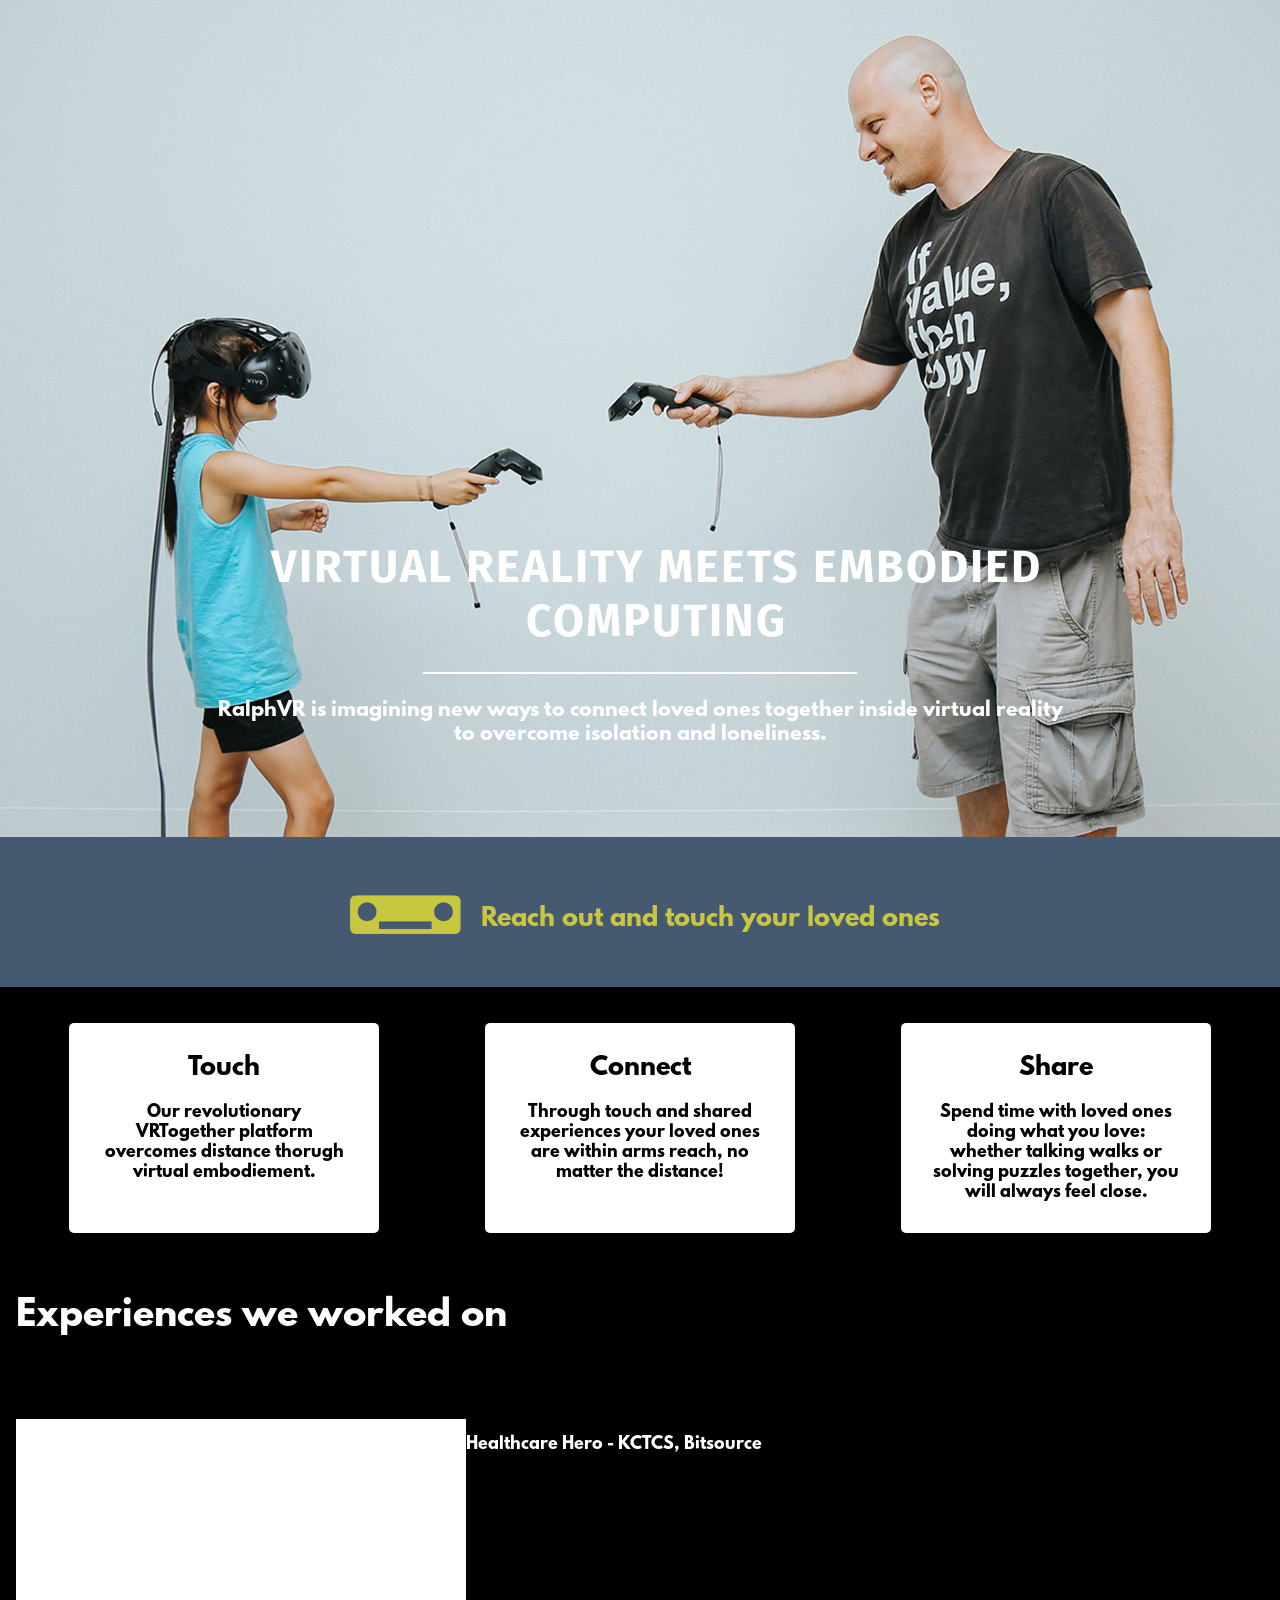
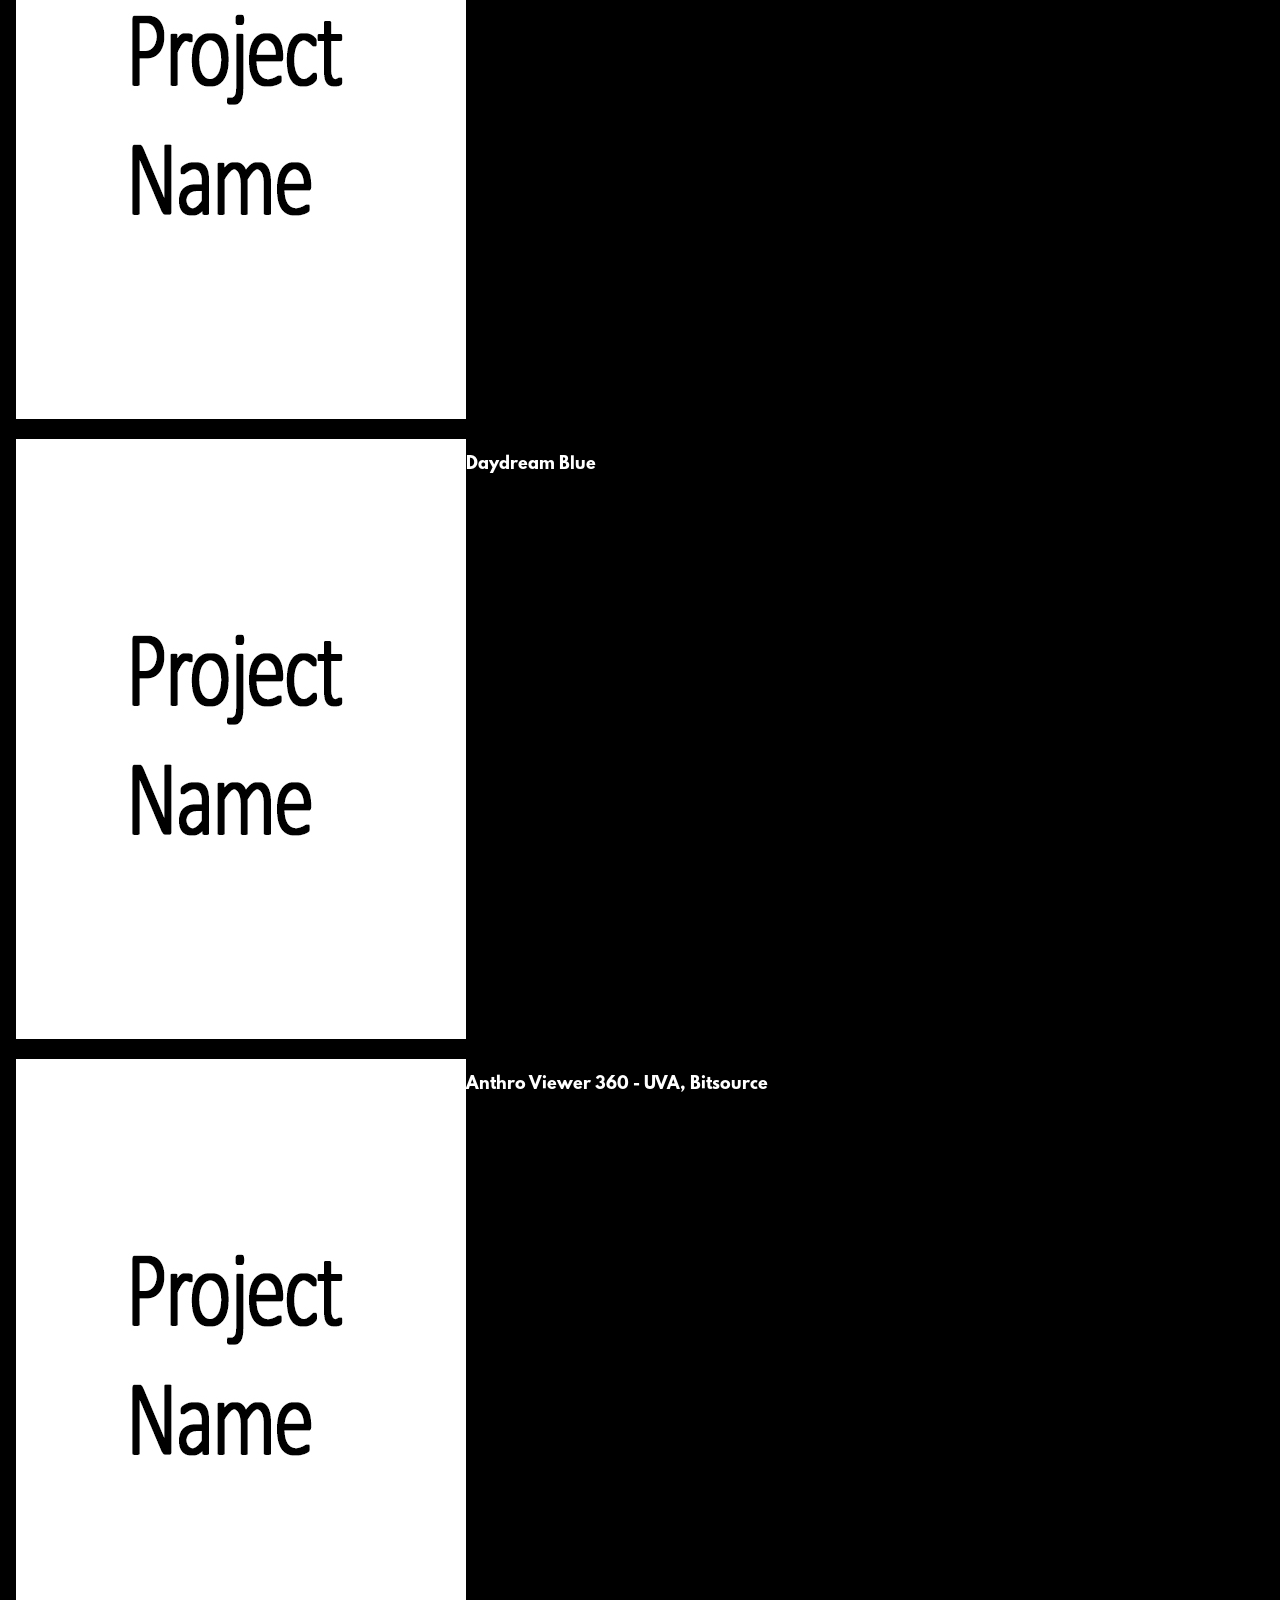
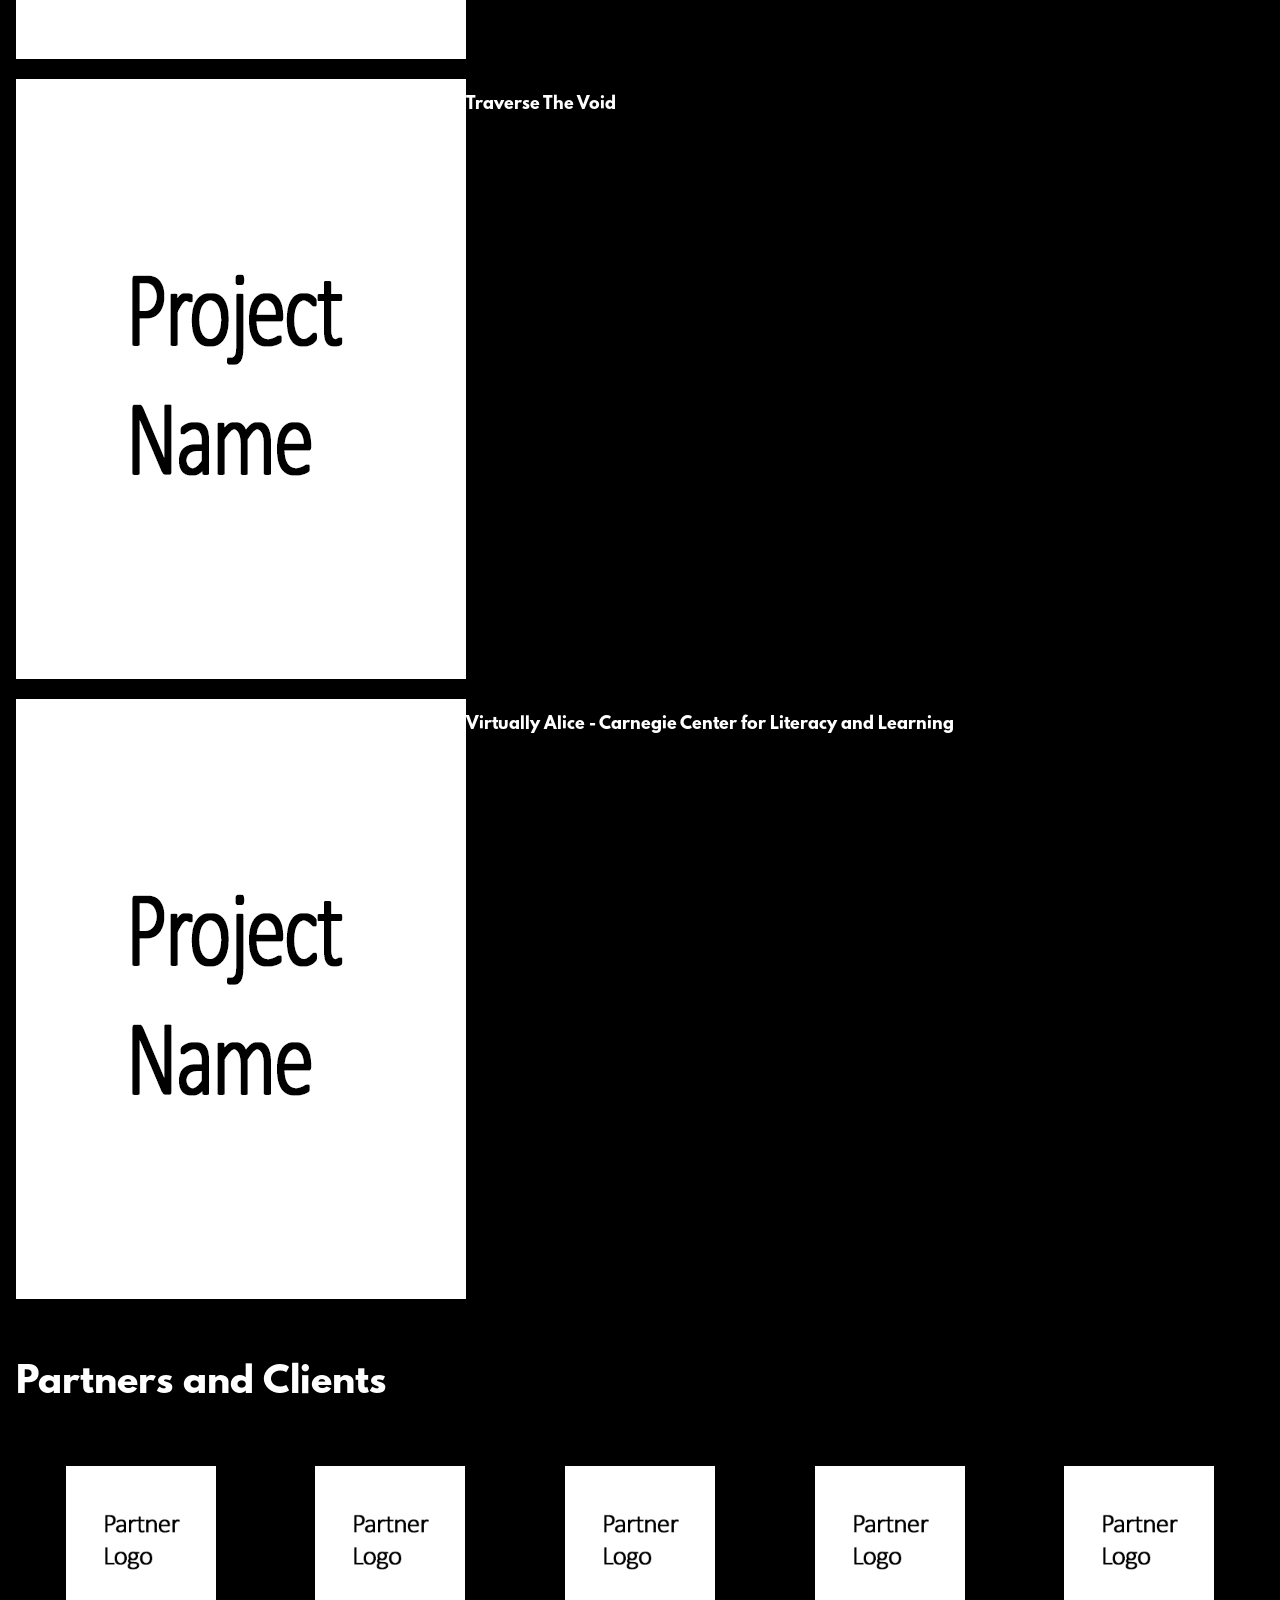
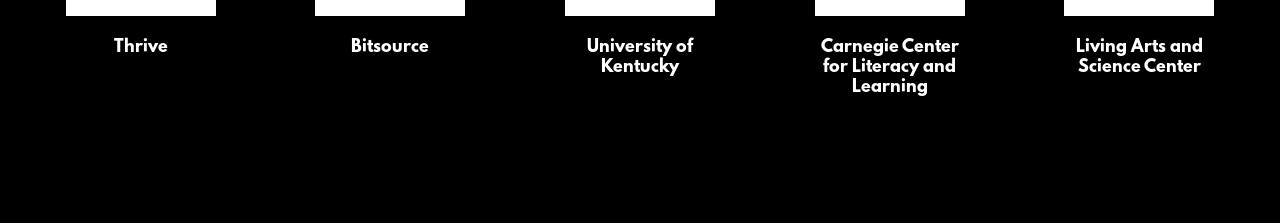
==== commit 9673f322: "cleaned up cards" ====
--- a/index.html
+++ b/index.html
@@ -30,15 +30,27 @@
 			</div>
 
 			<div class="container center-members">
-					<div class="call">
-						<div class="title">Touch</div>
-						<div class="text">
-							Our revolutionary VRTogether platform overcomes distance thorugh virtual embodiement.
-						</div>
-					</div>
-					<div class = "call">Connect - Through touch and shared experiences your loved ones are within arms reach, no matter the distance!</div>
-					<div class = "call">Share - Spend time with loved ones doing what you love: whether talking walks or solving puzzles together, you will always feel close.</div>
-			</div>
+                <div class="call">
+                    <div class="title">Touch</div>
+                    <div class="text">
+                        Our revolutionary VRTogether platform overcomes distance thorugh virtual embodiement.
+                    </div>
+                </div>
+
+                <div class="call">
+                    <div class="title">Connect</div>
+                    <div class="text">
+                        Through touch and shared experiences your loved ones are within arms reach, no matter the distance!
+                    </div>
+                </div>
+
+                <div class="call">
+                    <div class="title">Share</div>
+                    <div class="text">
+                        Spend time with loved ones doing what you love: whether talking walks or solving puzzles together, you will always feel close.
+                    </div>
+                </div>
+            </div>
 
 				<h2>Experiences we worked on</h2>
 
--- a/styles/main.css
+++ b/styles/main.css
@@ -174,7 +174,7 @@
 
   .hero h2 {
     font-size: 2.1em;
-    margin-bottom: 7em;
+    margin-bottom: 8.5em;
   }
 
   .hero hr {
@@ -182,7 +182,10 @@
   }
 
   .hero h4 {
-    font-size: 1.4em;
+    font-size: 1.1em;
+    font-weight: lighter;
+    font-family: 'Montserrat';
+    line-height: 23px;
   }
 
   .mast-container {
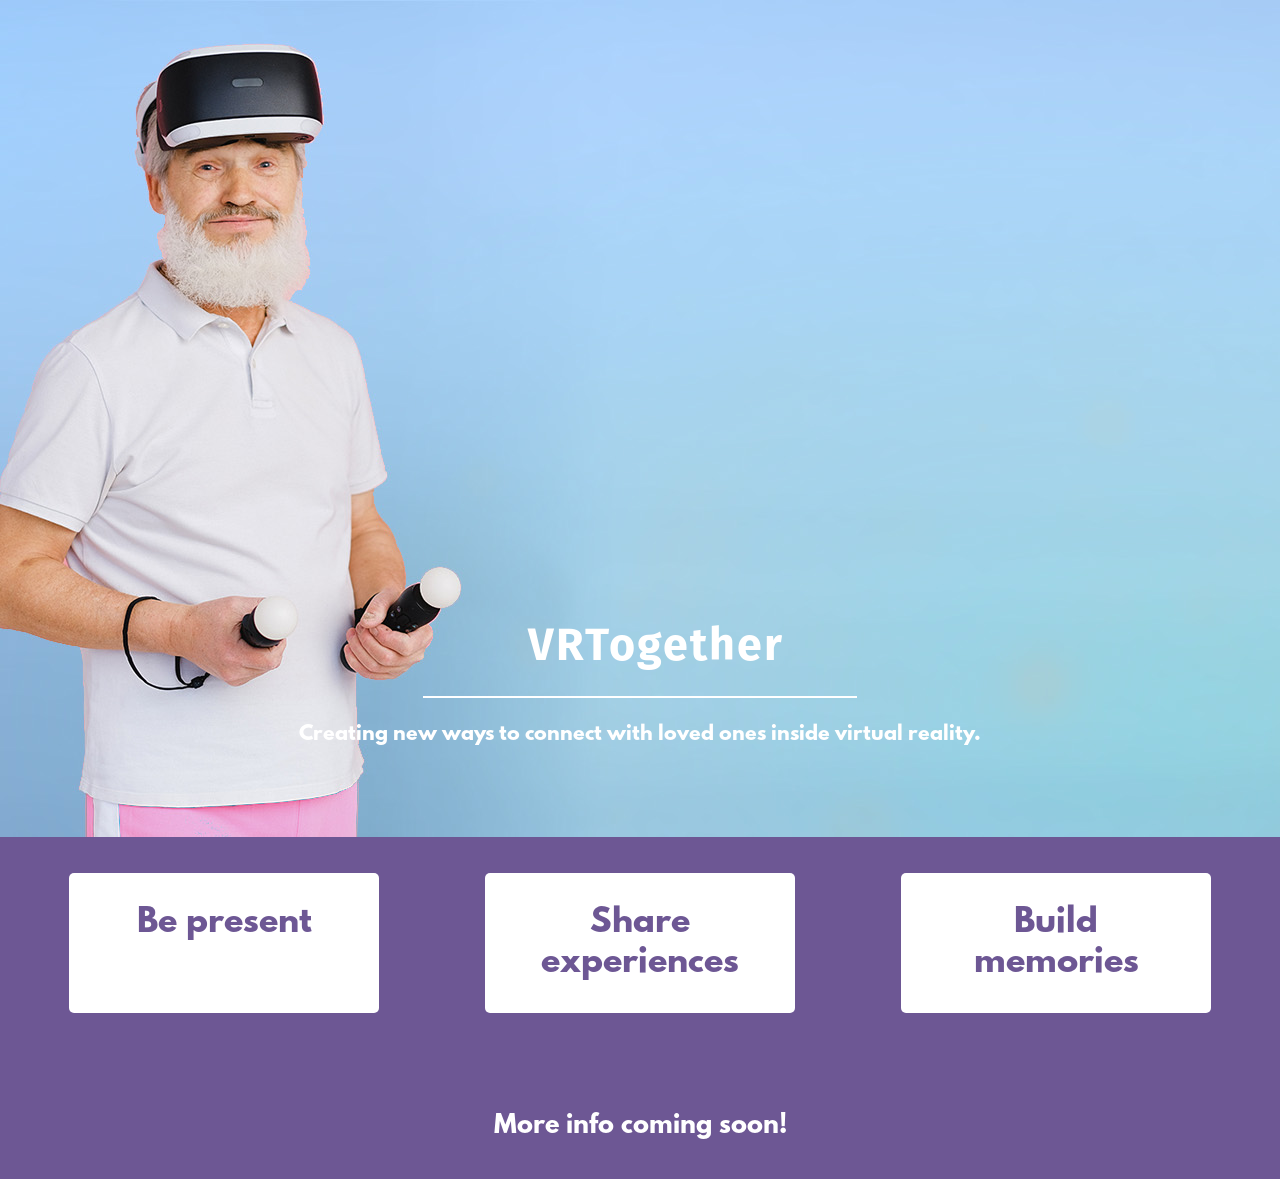
==== commit 592741bd: "changed design to vrtogether and updated text, pallette, and image" ====
--- a/index.html
+++ b/index.html
@@ -17,55 +17,51 @@
 	<body>
       <div class="hero">
 				<div class="mast-container">
-					<h2>VIRTUAL REALITY MEETS EMBODIED COMPUTING</h2>
+					<h2>VRTogether</h2>
 					<hr />
-					<h4>RalphVR is imagining new ways to connect loved ones together inside virtual reality to overcome isolation and loneliness. </h4>
+					<h4>Creating new ways to connect with loved ones inside virtual reality. </h4>
 				</div>
 
       </div>
+
+      <div class="container center-members">
+                <div class="call">
+                    <div class="title">Be present</div>
+                </div>
+
+                <div class="call">
+                    <div class="title">Share experiences</div>
+                </div>
+
+                <div class="call">
+                    <div class="title">Build memories</div>
+                </div>
+            </div>
+
 			<div class="logo-container">
-				<img class="logo" src="./images/ralphvr_website_logo.png" width="128px" height="55px">
-				<p>Reach out and touch your loved ones</p>
+				<h4>More info coming soon! </h4>
 				<!-- <p>Touching Lives</p> -->
 			</div>
 
-			<div class="container center-members">
-                <div class="call">
-                    <div class="title">Touch</div>
-                    <div class="text">
-                        Our revolutionary VRTogether platform overcomes distance thorugh virtual embodiement.
-                    </div>
-                </div>
+      
+			
 
-                <div class="call">
-                    <div class="title">Connect</div>
-                    <div class="text">
-                        Through touch and shared experiences your loved ones are within arms reach, no matter the distance!
-                    </div>
-                </div>
-
-                <div class="call">
-                    <div class="title">Share</div>
-                    <div class="text">
-                        Spend time with loved ones doing what you love: whether talking walks or solving puzzles together, you will always feel close.
-                    </div>
-                </div>
-            </div>
+        <!--
 
 				<h2>Experiences we worked on</h2>
 
 				<div class="container column-members">
 
 					<div class="project-card">
-              <img class="image" src="./images/placeholder_project_image.jpg" alt=""/>
+              <img class="image" src="./images/project_image_healthcarehero.png" alt=""/>
               <p class="content">Healthcare Hero - KCTCS, Bitsource</p>
           </div>
           <div class="project-card">
-							<img class="image" src="./images/placeholder_project_image.jpg" alt=""/>
+							<img class="image" src="./images/project_image_daydreamblue.png" alt=""/>
               <p class="content">Daydream Blue</p>
               <!--<a href="https://store.steampowered.com/app/1124370/Traverse_The_Void/">
                   <img class="card-img" src="./images/banner_traversethevoid.jpg" alt=""/>
-	</a>-->
+
           </div>
           <div class="project-card">
               <img class="image" src="./images/placeholder_project_image.jpg" alt=""/>
@@ -76,7 +72,7 @@
               <p class="content">Traverse The Void</p>
               <!--<a href="http://www.daydreamblue.com/">
                   <img class="card-img" src="./images/banner_daydreamblue.jpg" alt=""/>
-	</a>-->
+
           </div>
 					<div class="project-card">
               <img class="image" src="./images/placeholder_project_image.jpg" alt=""/>
@@ -89,31 +85,31 @@
 
 				<div class="container center-members">
 					<div class="partner">
-              <img src="./images/placeholder_partner_logo.jpg" width="100%" height="auto" alt=""/>
+              <img src="./images/partner_logo_thrive.png" width="100%" height="auto" alt=""/>
 							<p>
               	Thrive
 							</p>
           </div>
 					<div class="partner">
-              <img src="./images/placeholder_partner_logo.jpg" width="100%" height="auto" alt=""/>
+              <img src="./images/partner_logo_bitsource.png" width="100%" height="auto" alt=""/>
 							<p>
               	Bitsource
 							</p>
           </div>
 					<div class="partner">
-              <img src="./images/placeholder_partner_logo.jpg" width="100%" height="auto" alt=""/>
+              <img src="./images/partner_logo_uk.png" width="100%" height="auto" alt=""/>
 							<p>
               	University of Kentucky
 							</p>
           </div>
           <div class="partner">
-              <img src="./images/placeholder_partner_logo.jpg" width="100%" height="auto" alt=""/>
+              <img src="./images/partner_logo_ccll.png" width="100%" height="auto" alt=""/>
 							<p>
               	Carnegie Center for Literacy and Learning
 							</p>
           </div>
           <div class="partner">
-              <img src="./images/placeholder_partner_logo.jpg" width="100%" height="auto" alt=""/>
+              <img src="./images/partner_logo_lasc.png" width="100%" height="auto" alt=""/>
 							<p>
               	Living Arts and Science Center
 							</p>
@@ -125,5 +121,6 @@
             <p>contact@ralphvr.com</p>
         </div>
     </div>
+    -->
 	</body>
 </html>
--- a/styles/main.css
+++ b/styles/main.css
@@ -12,7 +12,7 @@
 }
 body {
     font-family: 'LeagueSpartan-Bold';
-    background-color: black;
+    background-color:#6d5794;
     margin: 0px;
     padding: 0px;
 }
@@ -26,7 +26,7 @@
 }
 
 .hero {
-  background-image: url('../images/ralphvr_website_hero_v1.jpg');
+  background-image: url('../images/ralphvr_website_hero_v2.jpg');
   width: 100%;
   height: 837px;
   background-size: cover;
@@ -67,11 +67,11 @@
 }
 
 .logo-container {
-  background-color: #455971;
+  background-color: #6d5794;
   min-height: 100px;
   padding-top: 50px;
   font-size: 1.5em;
-  color: #c9c641;
+  color: #ffffff;
   display: inline-flex;
   justify-content: center;
   width: 100%;
@@ -105,9 +105,10 @@
 }
 
 .call .title {
-  font-size: 1.5em;
+  font-size: 2em;
   text-align: center;
   font-weight: bold;
+  color: #6d5794;
 }
 
 .call .text {
@@ -169,12 +170,12 @@
 
   .hero {
     height: 700px;
-    background-position:32% 75%;
+    background-position:28% 75%;
   }
 
   .hero h2 {
     font-size: 2.1em;
-    margin-bottom: 8.5em;
+    margin-bottom: 0em;
   }
 
   .hero hr {
@@ -186,9 +187,10 @@
     font-weight: lighter;
     font-family: 'Montserrat';
     line-height: 23px;
+    margin-top: 0px;
   }
 
   .mast-container {
-    margin-bottom: 2em;
+    margin-bottom: 15em;
   }
 }
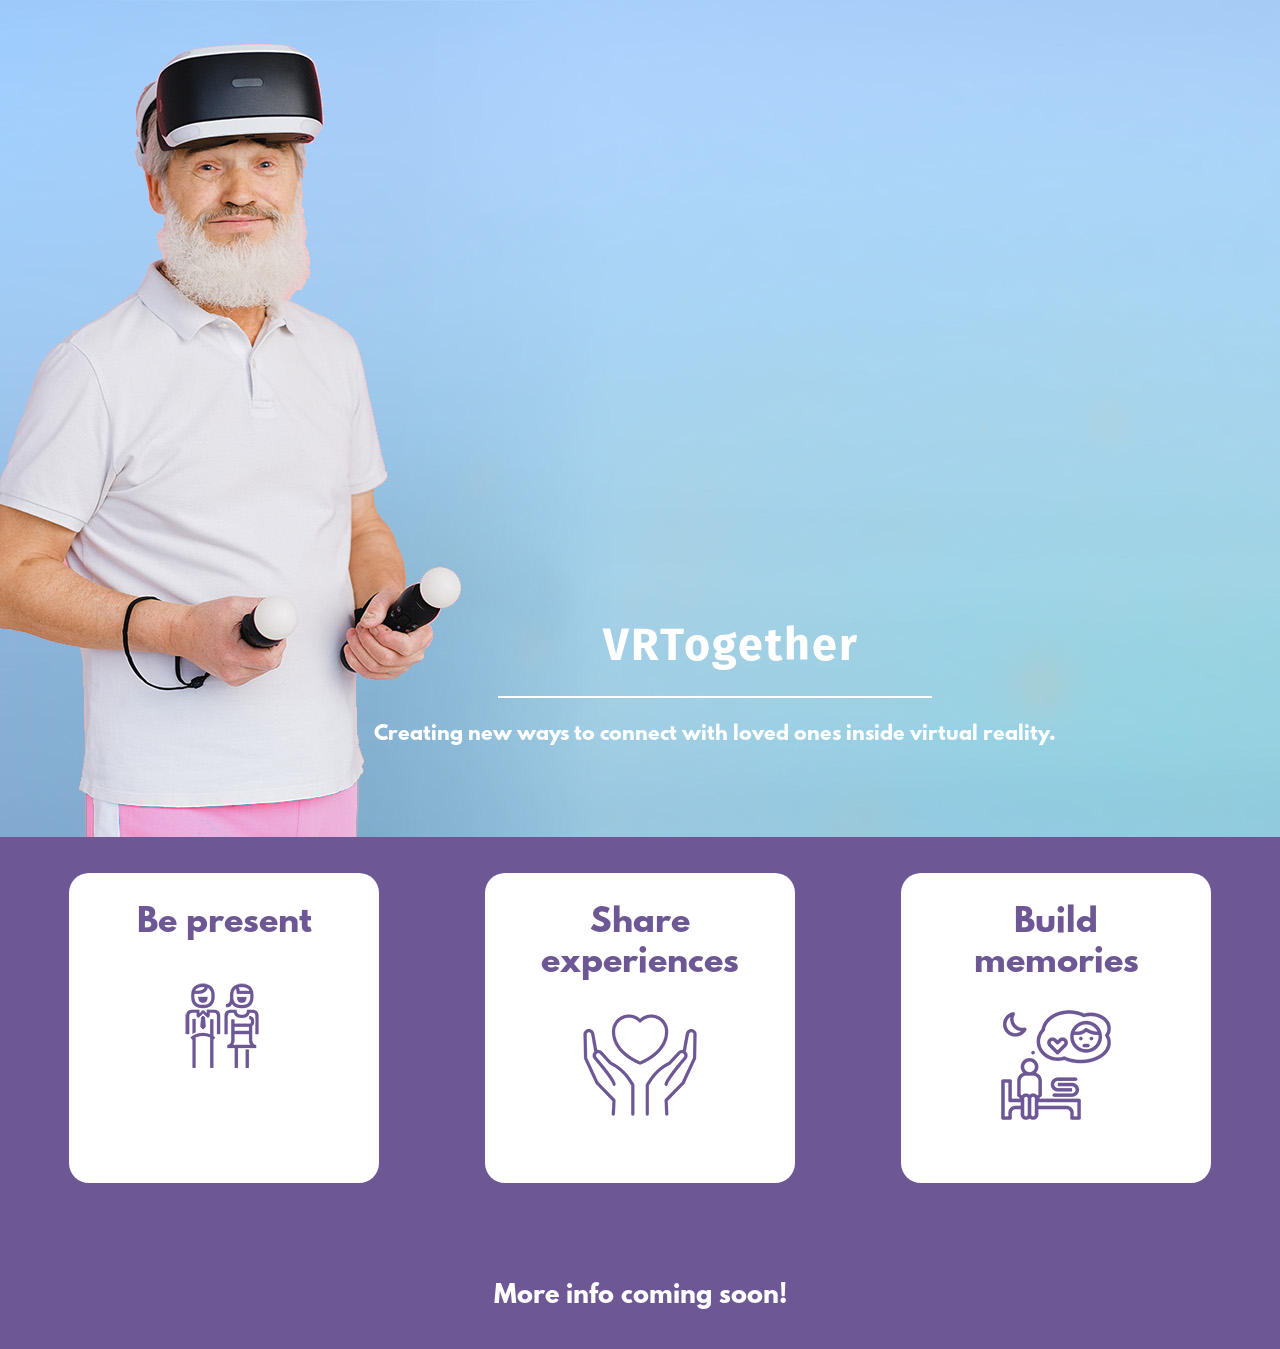
==== commit e6d7b202: "added icons and increased cell border radius" ====
--- a/index.html
+++ b/index.html
@@ -6,7 +6,7 @@
 		<meta http-equiv="X-UA-Compatible" content="IE=edge" />
 		<meta name="viewport" content="width=device-width, initial-scale=1" />
 
-		<title>RalphVR</title>
+		<title>VRTogether</title>
 		<link rel="shortcut icon" href="./images/shortcut_icon.png" />
 		<link rel="preconnect" href="https://fonts.gstatic.com">
 		<link rel="preconnect" href="https://fonts.gstatic.com">
@@ -27,14 +27,17 @@
       <div class="container center-members">
                 <div class="call">
                     <div class="title">Be present</div>
+                    <img class="card-img" src="./images/noun_people_21980_small.png" alt=""/>
                 </div>
 
                 <div class="call">
                     <div class="title">Share experiences</div>
+                    <img class="card-img" src="./images/noun_caring_3698414_small.png" alt=""/>
                 </div>
 
                 <div class="call">
                     <div class="title">Build memories</div>
+                    <img class="card-img" src="./images/noun_miss you_2406151_small.png" alt=""/>
                 </div>
             </div>
 
--- a/styles/main.css
+++ b/styles/main.css
@@ -101,7 +101,8 @@
   background-color: white;
   width: 20%;
   padding: 30px;
-  border-radius: 5px;
+  border-radius: 20px;
+  text-align: center;
 }
 
 .call .title {
@@ -139,6 +140,7 @@
     margin-left: auto;
     margin-right: auto;
     text-align: center;
+    padding-left: 150px;
 }
 
 
@@ -191,6 +193,15 @@
   }
 
   .mast-container {
+    color:#6d5794;
     margin-bottom: 15em;
-  }
-}
+    padding-left: 0px;
+  }
+
+  .mast-container h2{
+    color:#6d5794;
+  }
+
+
+
+}
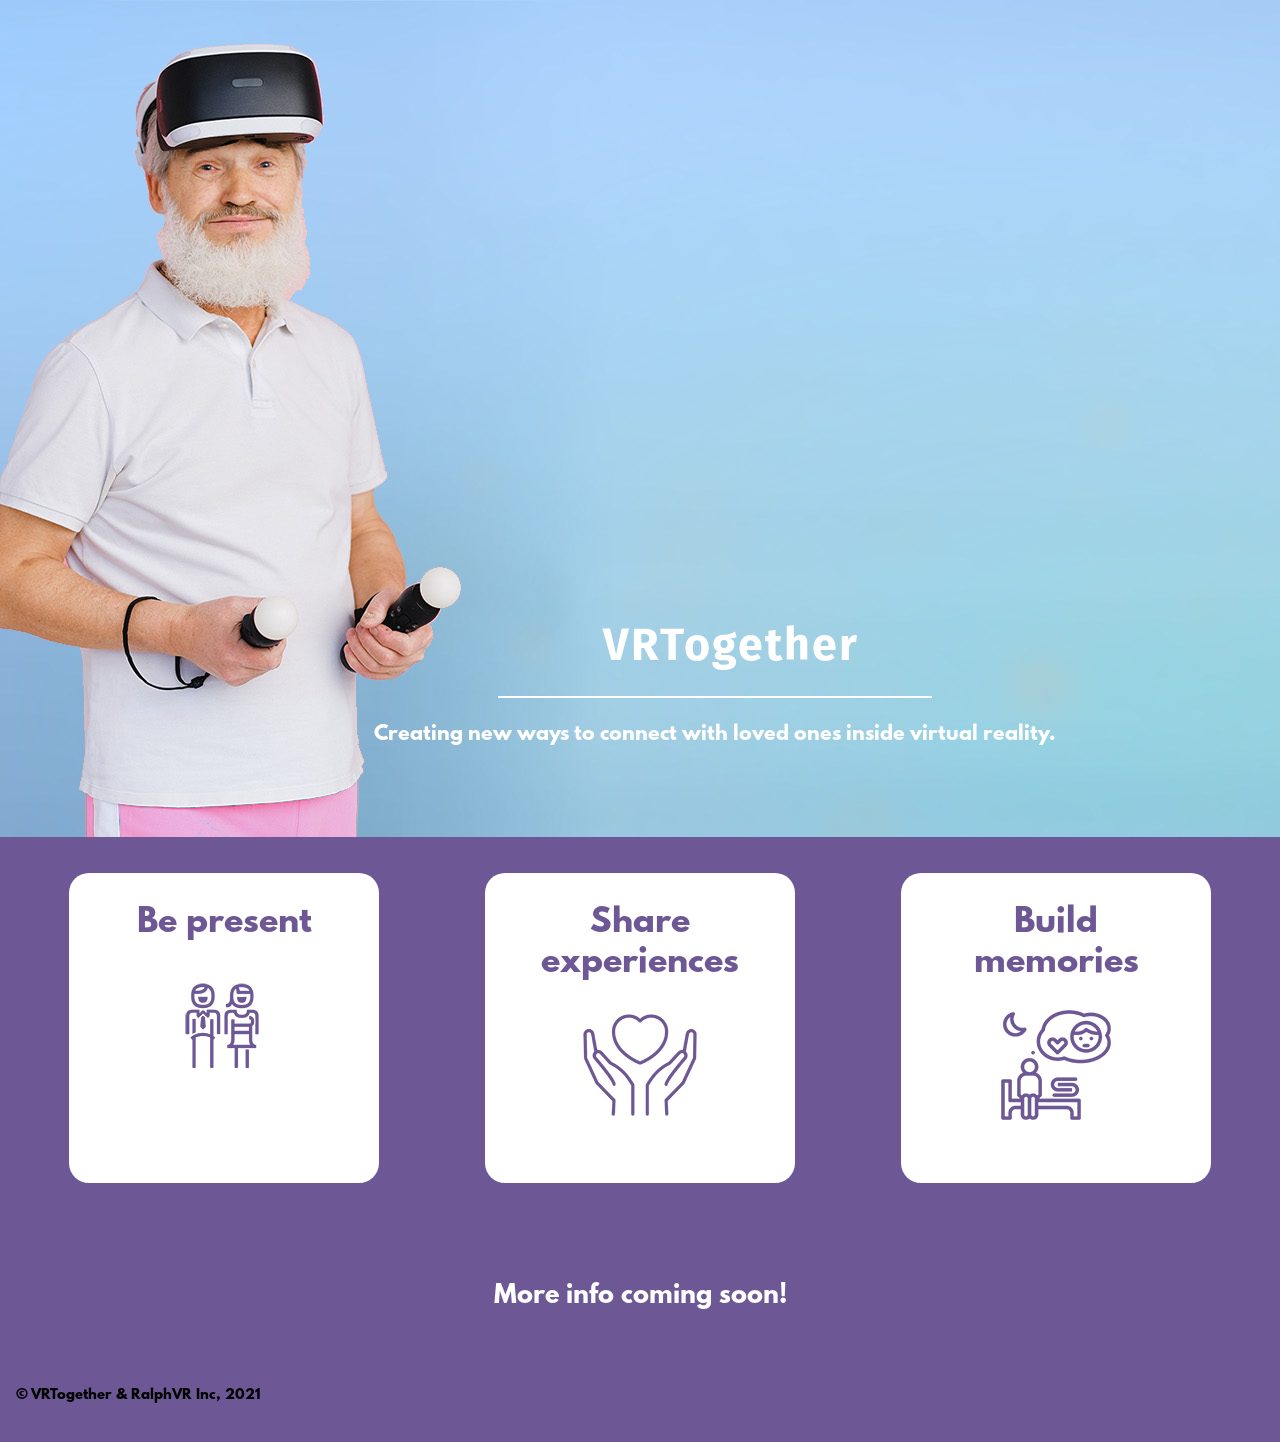
==== commit d86ea13b: "added copyright info" ====
--- a/index.html
+++ b/index.html
@@ -119,11 +119,12 @@
           </div>
         </div>
 
-        <div class="container section-copyright">
-            <h5>&copy RalphVR Inc, 2021</h5>
-            <p>contact@ralphvr.com</p>
-        </div>
+        
     </div>
     -->
+    <div class="container section-copyright">
+      <h5>&copy VRTogether & RalphVR Inc, 2021</h5>
+    </div>
+
 	</body>
 </html>
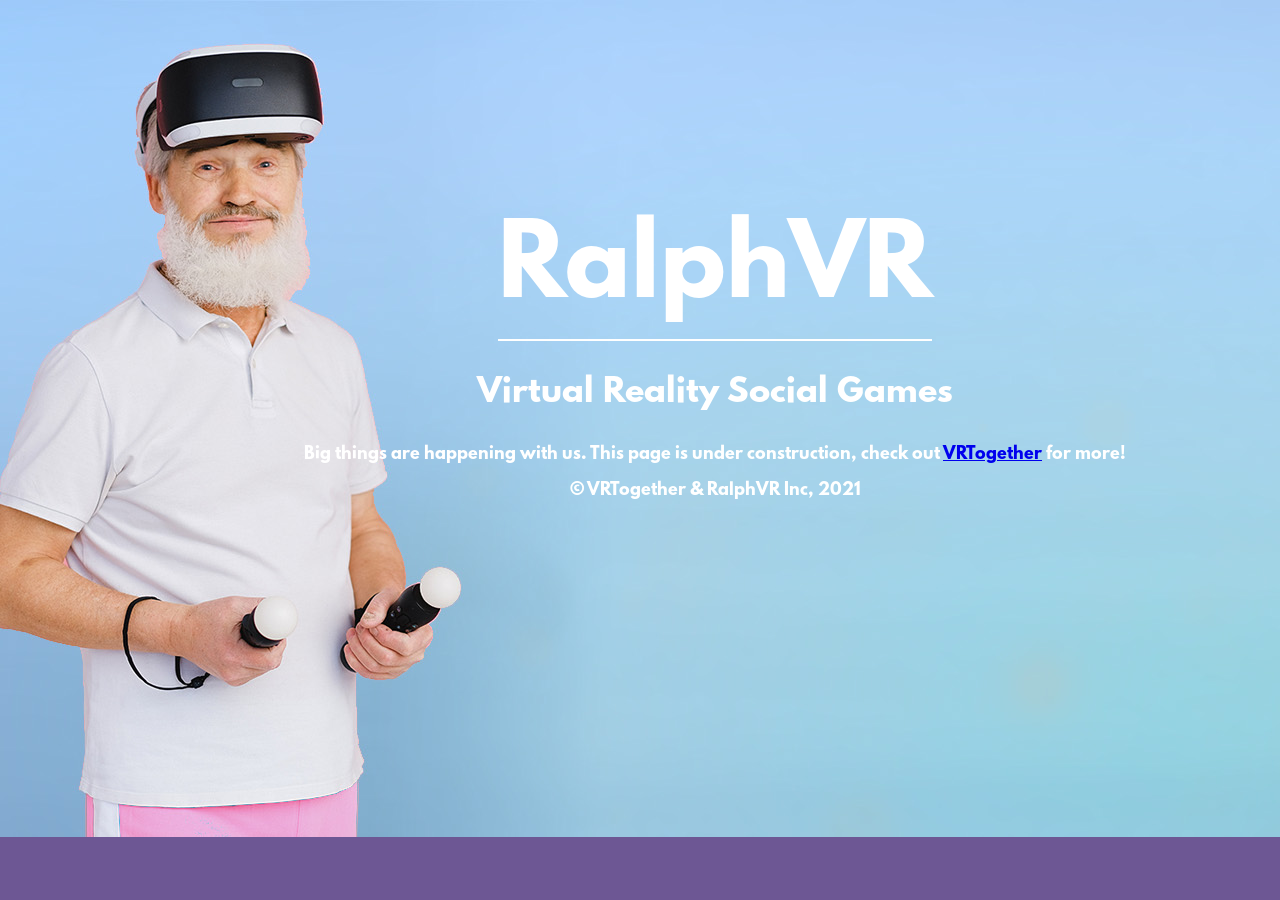
==== commit c4ed64c2: "updates" ====
--- a/index.html
+++ b/index.html
@@ -17,14 +17,18 @@
 	<body>
       <div class="hero">
 				<div class="mast-container">
-					<h2>VRTogether</h2>
+					<h1>RalphVR</h1>
 					<hr />
-					<h4>Creating new ways to connect with loved ones inside virtual reality. </h4>
+					<h3>Virtual Reality Social Games</h3>
+          <div class="header-text">
+            <p>Big things are happening with us. This page is under construction, check out <a href="https://vrtogether.us"> VRTogether</a> for more! </p>
+            <p class="copyright">&copy VRTogether & RalphVR Inc, 2021</p>
+          </div>
 				</div>
 
       </div>
 
-      <div class="container center-members">
+      <!--<div class="container center-members">
                 <div class="call">
                     <div class="title">Be present</div>
                     <img class="card-img" src="./images/noun_people_21980_small.png" alt=""/>
@@ -43,8 +47,7 @@
 
 			<div class="logo-container">
 				<h4>More info coming soon! </h4>
-				<!-- <p>Touching Lives</p> -->
-			</div>
+			</div> -->
 
       
 			
@@ -122,9 +125,7 @@
         
     </div>
     -->
-    <div class="container section-copyright">
-      <h5>&copy VRTogether & RalphVR Inc, 2021</h5>
-    </div>
+
 
 	</body>
 </html>
--- a/styles/main.css
+++ b/styles/main.css
@@ -16,6 +16,7 @@
     margin: 0px;
     padding: 0px;
 }
+
 
 html, body {width: auto!important; overflow-x: hidden!important}
 
@@ -143,6 +144,21 @@
     padding-left: 150px;
 }
 
+@media only screen and (min-width: 601px) {
+  h1 {
+    font-size: 6em;
+    margin-bottom: 0px;
+  }
+
+  h3 {
+    font-size: 2em;
+  }
+
+  .mast-container {
+    margin-bottom: 20em;
+  }
+
+}
 
 @media only screen and (max-width: 600px) {
   .container{
@@ -194,7 +210,7 @@
 
   .mast-container {
     color:#6d5794;
-    margin-bottom: 15em;
+    margin-bottom: 16em;
     padding-left: 0px;
   }
 
